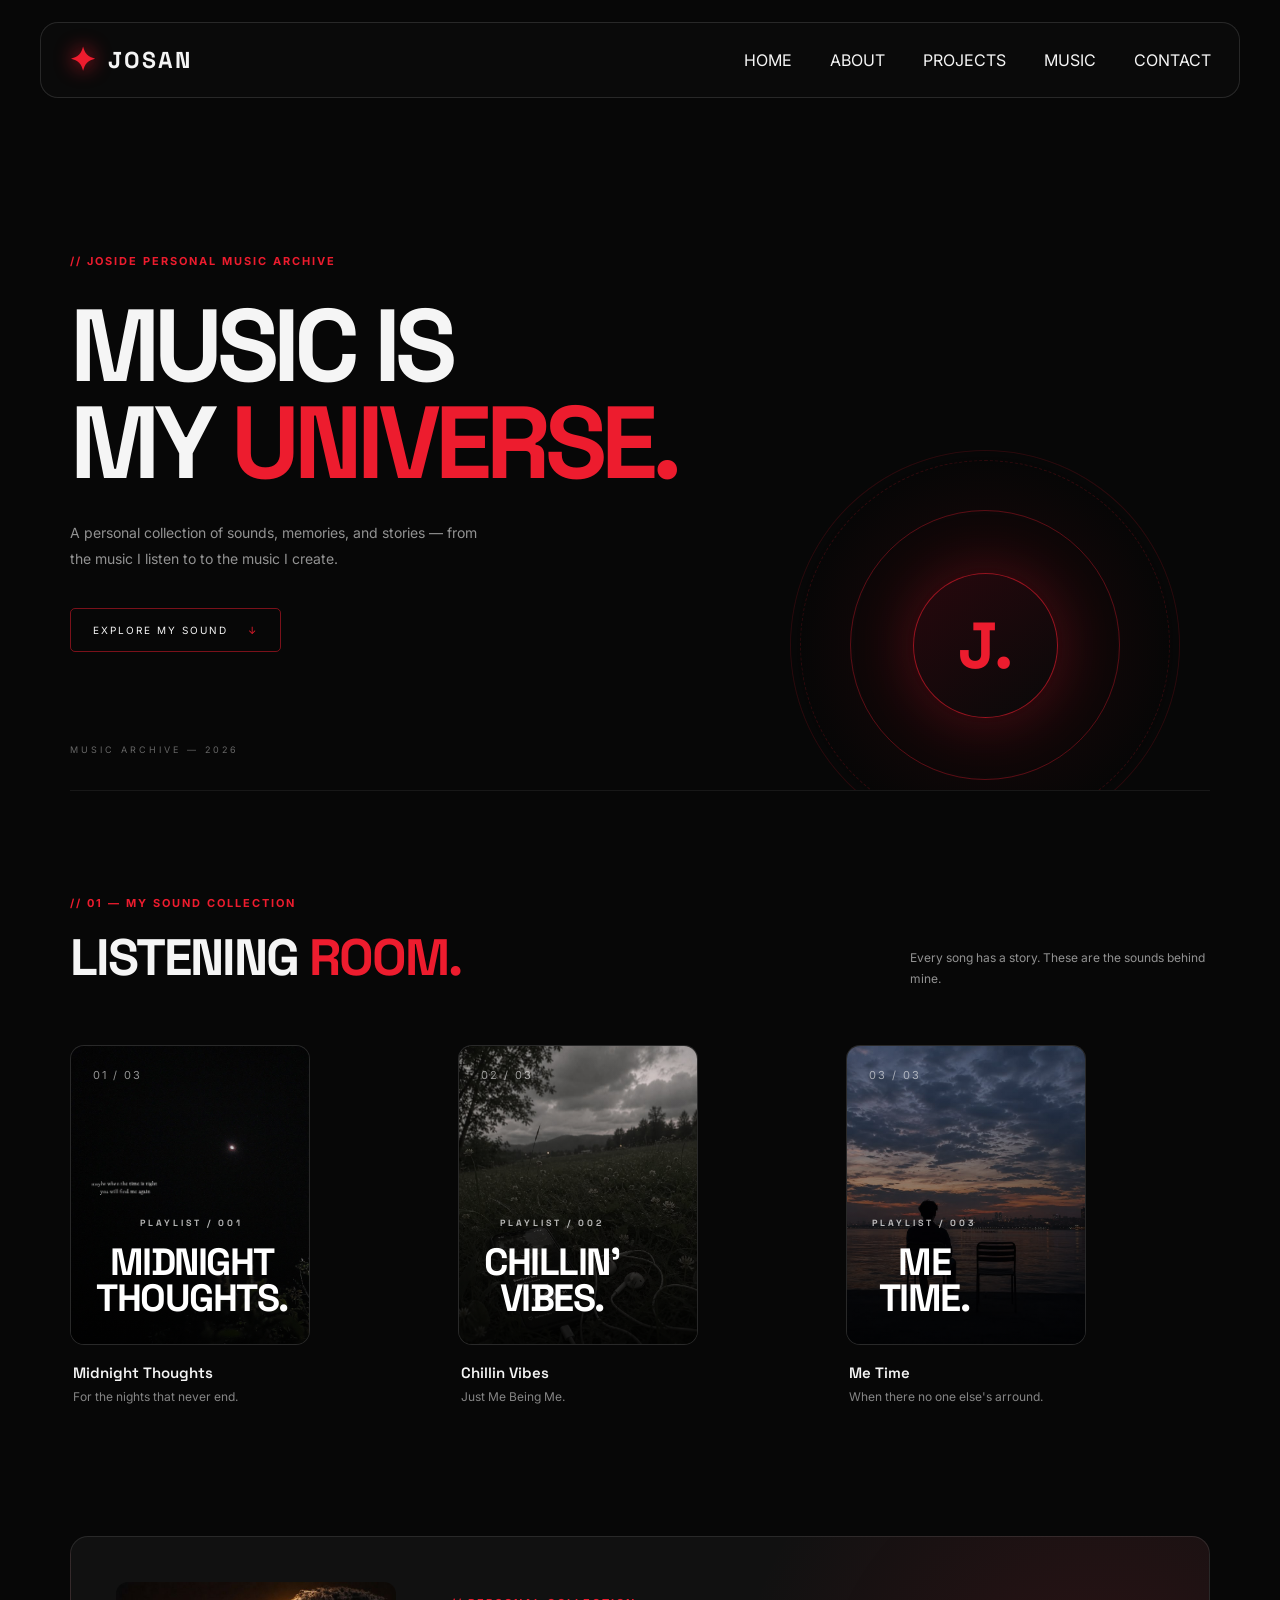
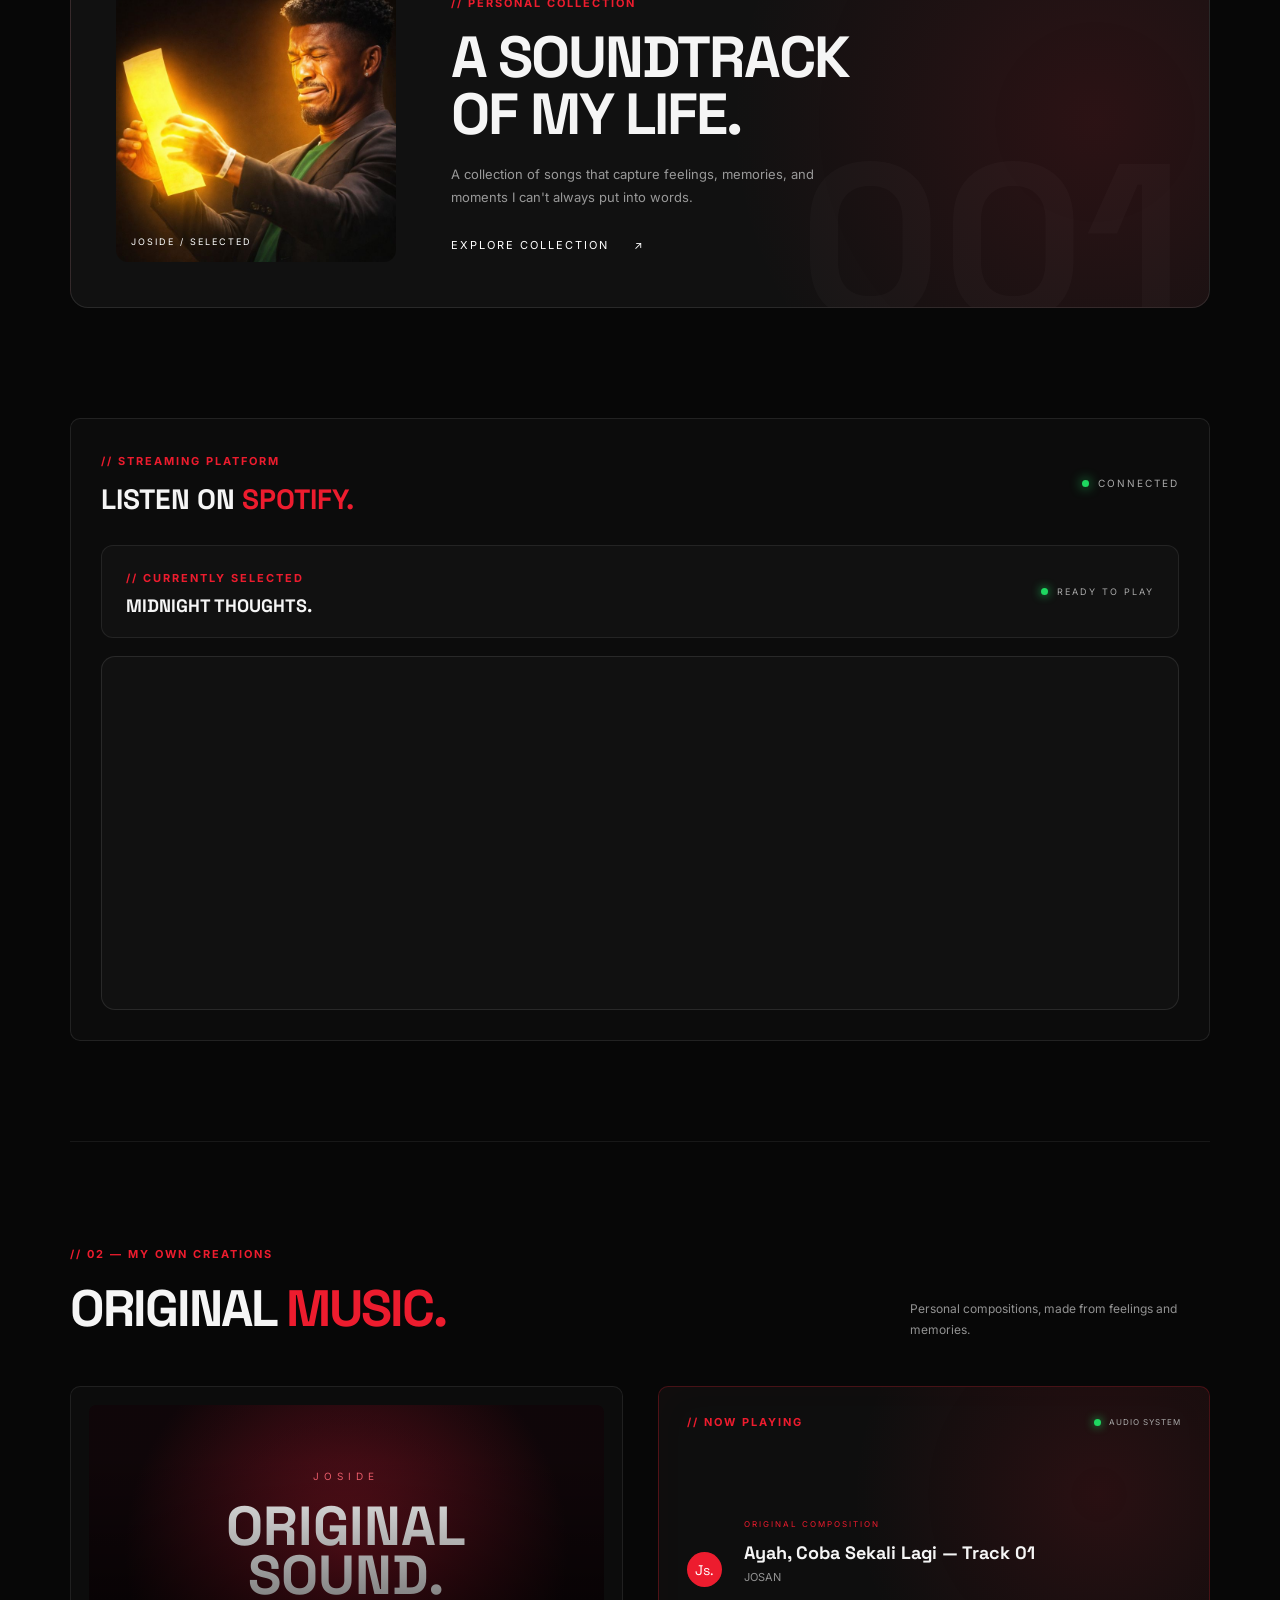
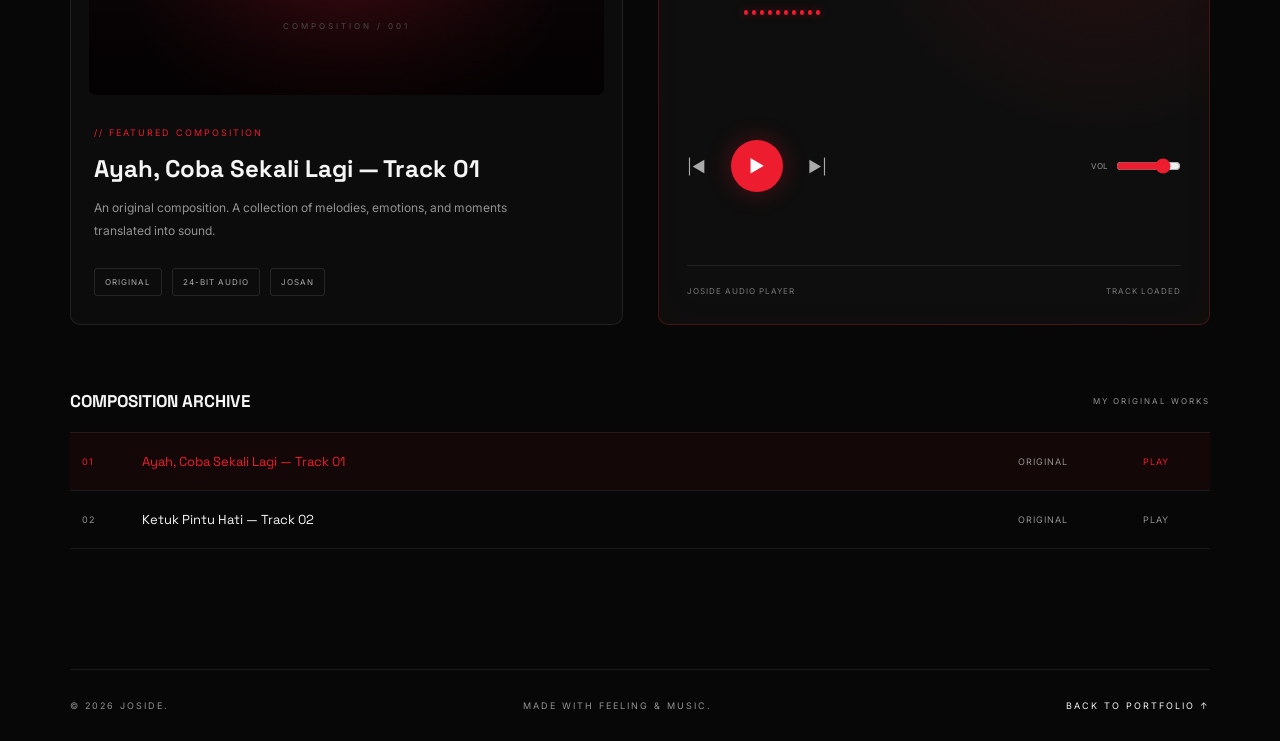
==== music.html @ f5df0cd7 "Update Page Music" ====
<!DOCTYPE html>
<html lang="en">
<head>
    <meta charset="UTF-8">
    <meta name="viewport" content="width=device-width, initial-scale=1.0">

    <title>Music Universe | JOSIDE</title>

    <link rel="stylesheet" href="css/style.css">
    <link rel="stylesheet" href="css/music.css">

    <link rel="preconnect" href="https://fonts.googleapis.com">
    <link rel="preconnect" href="https://fonts.gstatic.com" crossorigin>
    <link href="https://fonts.googleapis.com/css2?family=Inter:wght@400;500;600;700&family=Space+Grotesk:wght@400;500;600;700&display=swap" rel="stylesheet">
</head>

<body class="music-body">

    <!-- NAVBAR -->
    <nav class="navbar music-navbar">
    <a href="index.html" class="logo">
        <span class="logo-symbol">✦</span>
        JOSAN
    </a>


    <button class="menu-toggle" id="menu-toggle" aria-label="Open navigation" aria-expanded="false">
        <span></span>
        <span></span>
        <span></span>
    </button>

    <div class="nav-links" id="nav-links">
        <a href="index.html">HOME</a>
        <a href="index.html#about">ABOUT</a>
        <a href="index.html#projects">PROJECTS</a>
        <a href="music.html" class="active">MUSIC</a>
        <a href="index.html#contact">CONTACT</a>
    </div>
</nav>

    <main class="music-page">

        <!-- HERO -->
        <section class="music-hero" data-reveal>
            <div class="music-hero-content" data-reveal-child>
                <span class="mini-label">// JOSIDE PERSONAL MUSIC ARCHIVE</span>

                <h1>
                    MUSIC IS<br>
                    MY <span>UNIVERSE.</span>
                </h1>

                <p>
                    A personal collection of sounds, memories,
                    and stories — from the music I listen to
                    to the music I create.
                </p>

                <a href="#listening-room" class="music-hero-link">
                    EXPLORE MY SOUND <span>↓</span>
                </a>
            </div>

            <div class="music-hero-art" data-reveal-child>
                <div class="hero-art-orbit orbit-a"></div>
                <div class="hero-art-orbit orbit-b"></div>
                <div class="hero-art-core">J.</div>
                <span class="hero-art-caption">SOUND / 001</span>
            </div>

            <div class="music-hero-index" data-reveal-child>MUSIC ARCHIVE — 2026</div>
        </section>

        <!-- LISTENING ROOM -->
        
<!-- LISTENING ROOM -->
<section class="music-section listening-section" id="listening-room" data-reveal>

    <div class="music-section-heading" data-reveal-child>
        <div>
            <span class="mini-label">// 01 — MY SOUND COLLECTION</span>
            <h2>LISTENING <span>ROOM.</span></h2>
        </div>
        <p>
            Every song has a story.
            These are the sounds behind mine.
        </p>
    </div>

    <!-- PLAYLIST COLLECTION -->
    <div class="playlist-grid">

        <article class="playlist-card" data-reveal-child>
            <a  
                href="https://open.spotify.com/playlist/1v6PIWRIXa0w74gBSZBq18?si=7GgUhBzkTRiZDGwo7xfc8w"
                target="_blank"
                rel="noopener noreferrer"
                class="playlist-cover cover-midnight">

                <img src="assets/images/music/midnight.png" alt="Midnight Thoughts">

                <span class="cover-number">01 / 03</span>
                <div class="cover-overlay"></div>

                <div class="cover-title">
                    <span>PLAYLIST / 001</span>
                    <h3>MIDNIGHT<br>THOUGHTS.</h3>
                </div>
                <span class="cover-play">↗</span>
            </a>
            <div class="playlist-info">
                <div>
                    <h3>Midnight Thoughts</h3>
                    <p>For the nights that never end.</p>
                </div>
            </div>
        </article>

        <article class="playlist-card" data-reveal-child>
            <a 
                href="https://open.spotify.com/playlist/0k0WKMaoZs46MFTYHwZku5?si=4Iu2jX2JT861aQhSHUYKTw"
                target="_blank"
                rel="noopener noreferrer"
                class="playlist-cover cover-chillin">

                <img src="assets/images/music/chillin.png" alt="Chillin Vibes">

                <span class="cover-number">02 / 03</span>

                <div class="cover-overlay"></div>

                <div class="cover-title">

                    <span>PLAYLIST / 002</span>
                    <h3>CHILLIN'<br>VIBES.</h3>
                </div>
                <span class="cover-play">↗</span>
            </a>
            <div class="playlist-info">
                <div>
                    <h3>Chillin Vibes</h3>
                    <p>Just Me Being Me.</p>
                </div>
            </div>
        </article>

        <article class="playlist-card" data-reveal-child>
            <a  
                href="https://open.spotify.com/playlist/4gaa7g86lan7glRbJ30ZSG" 
                target="_blank" 
                rel="noopener noreferrer" 
                class="playlist-cover cover-MeTime">

                <img src="assets/images/music/me-time.png" alt="Me Time">

                <span class="cover-number">03 / 03</span>

                <div class="cover-overlay"></div>

                <div class="cover-title">
                    <span>PLAYLIST / 003</span>
                    <h3>ME<br>TIME.</h3>
                </div>
                <span class="cover-play">↗</span>
            </a>
            <div class="playlist-info">
                <div>
                    <h3>Me Time</h3>
                    <p>When there no one else's arround.</p>
                </div>
            </div>
        </article>

    </div>


    <!-- PLAYLIST DETAIL PANEL -->
<div class="playlist-detail" id="playlist-detail">

    <div class="detail-art">
        <img id="detail-image"
             src="assets/images/music/midnight.png"
             alt="Playlist artwork">
    </div>

    <div class="detail-content">
        <span class="mini-label">// SELECTED PLAYLIST</span>

        <span class="detail-number" id="detail-number">
            PLAYLIST / 001
        </span>

        <h3 id="detail-title">MIDNIGHT THOUGHTS.</h3>

        <p id="detail-description">
            For the nights that never end.
            A collection of sounds for quiet moments.
        </p>

        <div class="detail-actions">
            <a href="https://open.spotify.com/playlist/1v6PIWRIXa0w74gBSZBq18?si=7GgUhBzkTRiZDGwo7xfc8w"
               id="detail-spotify"
               target="_blank"
               rel="noopener noreferrer">
                <span>↗</span> OPEN ON SPOTIFY
            </a>

            <button id="close-detail" type="button">
                CLOSE ×
            </button>
        </div>
    </div>

</div>


    <!-- FEATURED PLAYLIST -->
    <div class="featured-playlist" data-reveal-child>

        <div class="featured-playlist-art">
            <img src="assets/images/music/featured.png" alt="A Soundtrack of My Life">
            <span>JOSIDE / SELECTED</span>
        </div>

        <div class="featured-playlist-info">
            <span class="mini-label">// PERSONAL COLLECTION</span>
            <h3>A SOUNDTRACK<br>OF MY LIFE.</h3>
            <p>
                A collection of songs that capture
                feelings, memories, and moments
                I can't always put into words.
            </p>

           <a
                href="https://open.spotify.com/playlist/4gaa7g86lan7glRbJ30ZSG"
                target="_blank"
                rel="noopener noreferrer"
                class="featured-playlist-link">

                EXPLORE COLLECTION <span>↗</span>
            </a>
        </div>

        <div class="featured-playlist-index">001</div>

    </div>

    <!-- SPOTIFY -->
    <div class="spotify-section" id="spotify-playlist" data-reveal-child>

        <div class="spotify-heading">
            <div>
                <span class="mini-label">// STREAMING PLATFORM</span>
                <h3>LISTEN ON <span>SPOTIFY.</span></h3>
            </div>

            <span class="spotify-status">
                <span></span> CONNECTED
            </span>
        </div>

        
<div class="spotify-now-playing">
    <div>
        <span class="mini-label">// CURRENTLY SELECTED</span>
        <h4 id="spotify-current-title">MIDNIGHT THOUGHTS.</h4>
    </div>

    <span class="spotify-live-indicator">
        <span></span> READY TO PLAY
    </span>
</div>

<div class="spotify-frame" id="spotify-player">
    <iframe
        id="spotify-embed"
        src="https://open.spotify.com/embed/playlist/6Vi0tvHoba0jCajrOJ6ma1?utm_source=generator"
        width="100%"
        height="352"
        frameborder="0"
        allowfullscreen
        allow="autoplay; clipboard-write; encrypted-media; fullscreen; picture-in-picture"
        loading="lazy">
    </iframe>
</div>


    </div>

</section>


        <!-- ORIGINAL MUSIC -->
        <section class="music-section original-section" id="original-music" data-reveal>

            <div class="music-section-heading" data-reveal-child>
                <div>
                    <span class="mini-label">// 02 — MY OWN CREATIONS</span>
                    <h2>ORIGINAL <span>MUSIC.</span></h2>
                </div>

                <p>Personal compositions, made from feelings and memories.</p>
            </div>

            <div class="original-layout" data-reveal-child>

                <!-- FEATURED TRACK -->
                <div class="original-featured">
                    <div class="original-cover">
                        <img
                            src="assets/images/music/original-cover.jpg"
                            alt="Original music cover"
                            onerror="this.style.display='none'"
                        >

                        <div class="original-cover-fallback">
                            <span>JOSIDE</span>
                            <strong>ORIGINAL<br>SOUND.</strong>
                            <small>COMPOSITION / 001</small>
                        </div>

                        <div class="cover-overlay"></div>
                    </div>

                    <div class="original-details">
                        <span class="music-category">// FEATURED COMPOSITION</span>
                        <h3>Ayah, Coba Sekali Lagi — Track 01</h3>
                        <p>
                            An original composition. A collection of
                            melodies, emotions, and moments translated
                            into sound.
                        </p>

                        <div class="track-meta">
                            <span>ORIGINAL</span>
                            <span>24-BIT AUDIO</span>
                            <span>JOSAN</span>
                        </div>
                    </div>
                </div>

                <!-- CUSTOM PLAYER -->
                <div class="custom-player">

                    <audio id="music-audio" preload="metadata"></audio>

                    <div class="player-top">
                        <span class="mini-label">// NOW PLAYING</span>
                        <span class="player-live">
                            <span></span> AUDIO SYSTEM
                        </span>
                    </div>

                                    
                    <div class="player-track">
                        <div class="player-disc">
                            <div class="disc-center">Js.</div>
                        </div>

                        <div class="player-track-info">
                            <span>ORIGINAL COMPOSITION</span>
                            <h3 id="track-title">Untitled — Track 01</h3>
                            <p id="track-artist">JOSAN</p>

                            <!-- MUSIC VISUALIZER -->
                            <div class="music-visualizer" id="musicVisualizer">
                                <span></span>
                                <span></span>
                                <span></span>
                                <span></span>
                                <span></span>
                                <span></span>
                                <span></span>
                                <span></span>
                                <span></span>
                                <span></span>
                            </div>
                        </div>
                    </div>


                    <div class="player-controls">
                        <button id="prev-track" aria-label="Previous track">|◀</button>
                        <button id="play-button" class="play-button" aria-label="Play music">▶</button>
                        <button id="next-track" aria-label="Next track">▶|</button>

                        <div class="volume-control">
                            <span>VOL</span>
                            <input
                                type="range"
                                id="volume-bar"
                                min="0"
                                max="1"
                                step="0.01"
                                value="0.8"
                                aria-label="Volume"
                            >
                        </div>
                    </div>

                    <div class="player-bottom">
                        <span>JOSIDE AUDIO PLAYER</span>
                        <span id="player-status">SYSTEM READY</span>
                    </div>

                </div>

            </div>

            <!-- TRACK LIST -->
            <div class="tracklist-section" data-reveal-child>
                <div class="tracklist-heading">
                    <h3>COMPOSITION ARCHIVE</h3>
                    <span>MY ORIGINAL WORKS</span>
                </div>

                <button class="track-row active" data-track="0">
                    <span class="track-index">01</span>
                    <span class="track-name">Ayah, Coba Sekali Lagi — Track 01</span>
                    <span class="track-type">ORIGINAL</span>
                    <span class="track-duration">PLAY</span>
                </button>

                <button class="track-row" data-track="1">
                    <span class="track-index">02</span>
                    <span class="track-name">Ketuk Pintu Hati — Track 02</span>
                    <span class="track-type">ORIGINAL</span>
                    <span class="track-duration">PLAY</span>
                </button>
            </div>

        </section>

        <!-- FOOTER -->
        <footer class="music-footer">
            <span>© 2026 JOSIDE.</span>
            <span>MADE WITH FEELING & MUSIC.</span>
            <a href="index.html">BACK TO PORTFOLIO ↑</a>
        </footer>

    </main>

    <script src="js/music.js"></script>

</body>
</html>
---- css/style.css ----
/* =========================
   ROOT & DESIGN SYSTEM
========================= */

:root {
    --black: #070707;
    --surface: #101010;
    --white: #f5f5f5;
    --gray: #929292;
    --red: #ed1c2e;
    --red-dark: #8f101c;

    --font-main: 'Inter', sans-serif;
    --font-display: 'Space Grotesk', sans-serif;

    --container: 1440px;
}

/* RESET */

* {
    margin: 0;
    padding: 0;
    box-sizing: border-box;
}

html {
    scroll-behavior: smooth;
    scroll-padding-top: 100px;
}

body {
    background: var(--black);
    color: var(--white);
    font-family: var(--font-main);
    overflow-x: hidden;
}

a {
    color: inherit;
    text-decoration: none;
}

button {
    font: inherit;
}

/* BACKGROUND */

.background-glow {
    position: fixed;
    width: 650px;
    height: 650px;
    top: 0;
    right: -200px;

    background: radial-gradient(
        circle,
        rgba(237, 28, 46, 0.13),
        transparent 70%
    );

    pointer-events: none;
    z-index: -1;
}

/* NAVBAR */

.navbar {
    position: fixed;
    top: 22px;
    left: 50%;
    transform: translateX(-50%);

    width: min(calc(100% - 80px), var(--container));
    height: 76px;

    display: flex;
    align-items: center;
    justify-content: space-between;

    padding: 0 28px;

    background: rgba(255, 255, 255, 0.045);
    border: 1px solid rgba(255, 255, 255, 0.12);
    border-radius: 18px;

    backdrop-filter: blur(20px);
    -webkit-backdrop-filter: blur(20px);

    z-index: 1000;
}

.logo {
    display: flex;
    align-items: center;
    gap: 10px;

    font-family: var(--font-display);
    font-size: 23px;
    font-weight: 700;
    letter-spacing: 2px;
}

.logo-symbol {
    color: var(--red);
    font-size: 32px;
    text-shadow: 0 0 20px var(--red);
}

.nav-menu {
    display: flex;
    align-items: center;
    gap: 35px;
}

.nav-link {
    position: relative;
    color: var(--gray);
    font-size: 12px;
    font-weight: 600;
    text-transform: uppercase;
    letter-spacing: 1px;
    transition: color 0.3s ease;
}

.nav-link:hover,
.nav-link.active {
    color: var(--white);
}

.nav-link.active::after {
    content: "";
    position: absolute;
    left: 0;
    bottom: -10px;

    width: 100%;
    height: 2px;

    background: var(--red);
    box-shadow: 0 0 10px var(--red);
}

/* BUTTONS */

.glass-button,
.primary-button {
    display: inline-flex;
    align-items: center;
    justify-content: center;
    gap: 14px;

    padding: 14px 23px;
    border-radius: 50px;

    font-size: 12px;
    font-weight: 700;
    text-transform: uppercase;
    letter-spacing: 0.7px;

    transition: all 0.3s ease;
}

.glass-button {
    color: var(--white);
    background: rgba(255, 255, 255, 0.06);
    border: 1px solid rgba(255, 255, 255, 0.2);

    backdrop-filter: blur(15px);
}

.glass-button:hover {
    background: rgba(255, 255, 255, 0.14);
    border-color: rgba(237, 28, 46, 0.7);
    transform: translateY(-3px);
    box-shadow: 0 8px 25px rgba(237, 28, 46, 0.15);
}

.primary-button {
    color: white;
    background: linear-gradient(120deg, #e20d24, #940b1a);
    border: 1px solid rgba(255, 80, 90, 0.7);

    box-shadow: 0 0 25px rgba(237, 28, 46, 0.25);
}

.primary-button:hover {
    transform: translateY(-3px);
    box-shadow: 0 0 35px rgba(237, 28, 46, 0.5);
}

/* HERO */

.hero {
    position: relative;
    min-height: 100vh;
    max-width: var(--container);
    margin: auto;

    padding: 180px 70px 110px;

    display: flex;
    align-items: center;
}

.hero-content {
    position: relative;
    max-width: 760px;
    z-index: 2;
}

.eyebrow,
.section-index {
    color: var(--gray);
    font-size: 12px;
    font-weight: 700;
    letter-spacing: 2px;
}

.eyebrow {
    display: flex;
    align-items: center;
    gap: 12px;
    margin-bottom: 30px;
}

.status-dot {
    width: 8px;
    height: 8px;
    border-radius: 50%;
    background: #ed1c2e;
    box-shadow: 0 0 12px #ed1c2e;
}

.hero h1 {
    font-family: var(--font-display);
    font-size: clamp(48px, 6.3vw, 88px);
    line-height: 1.05;
    font-weight: 700;
    letter-spacing: -4px;
}

.text-red {
    color: var(--red);
}

.hero-description {
    max-width: 490px;
    margin-top: 25px;

    color: #a7a7a7;
    font-size: 15px;
    line-height: 1.8;
}

.hero-actions {
    display: flex;
    gap: 15px;
    flex-wrap: wrap;
    margin-top: 35px;
}

.hero-meta {
    display: flex;
    flex-wrap: wrap;
    gap: 35px;
    margin-top: 65px;

    color: #777;
    font-size: 10px;
    letter-spacing: 1.5px;
}

/* HERO VISUAL */

/* ==============================
   HERO PROFILE IMAGE
============================== */

.hero-visual {
    position: absolute;
    right: 70px;
    top: 50%;
    transform: translateY(-45%);
    width: 390px;
    height: 490px;
    z-index: 2;
    animation: heroImageReveal 1s ease forwards;
}

.hero-image-wrapper {
    position: relative;
    width: 100%;
    height: 100%;
    overflow: hidden;
    border: 1px solid rgba(237, 28, 46, 0.5);
    border-radius: 12px;
    background: #101010;

    box-shadow:
        0 0 40px rgba(237, 28, 46, 0.12),
        inset 0 0 30px rgba(237, 28, 46, 0.05);

    transition: transform 0.5s ease,
                box-shadow 0.5s ease;
}

.hero-image-wrapper:hover {
    transform: translateY(-8px);

    box-shadow:
        0 0 60px rgba(237, 28, 46, 0.22),
        0 20px 50px rgba(0, 0, 0, 0.4);
}

.hero-image {
    width: 100%;
    height: 100%;
    object-fit: cover;
    object-position: center;
    display: block;
    filter: grayscale(20%);
    transition: transform 0.7s ease,
                filter 0.7s ease;
}

.hero-image-wrapper:hover .hero-image {
    transform: scale(1.04);
    filter: grayscale(0%);
}

.hero-image-overlay {
    position: absolute;
    inset: 0;

    background: linear-gradient(
        180deg,
        transparent 45%,
        rgba(0, 0, 0, 0.85) 100%
    );

    pointer-events: none;
}

.hero-image-label {
    position: absolute;
    bottom: 25px;
    left: 25px;

    display: flex;
    align-items: center;
    gap: 10px;

    color: #f5f5f5;
    font-size: 9px;
    letter-spacing: 2px;
    z-index: 2;
}

.status-dot {
    width: 7px;
    height: 7px;
    border-radius: 50%;
    background: var(--red);
    box-shadow: 0 0 10px var(--red);
}

.hero-image-number {
    position: absolute;
    top: 20px;
    right: 25px;

    color: rgba(255, 255, 255, 0.7);
    font-family: var(--font-display);
    font-size: 14px;
    letter-spacing: 3px;
    z-index: 2;
}

@keyframes heroImageReveal {
    from {
        opacity: 0;
        transform: translate(40px, -45%);
    }

    to {
        opacity: 1;
        transform: translate(0, -45%);
    }
}

/* SCROLL INDICATOR */

.scroll-indicator {
    position: absolute;
    bottom: 30px;
    left: 70px;

    display: flex;
    align-items: center;
    gap: 12px;

    color: #777;
    font-size: 10px;
    letter-spacing: 2px;
}

.scroll-indicator span {
    width: 30px;
    height: 1px;
    background: var(--red);
}

/* CONTENT SECTIONS */

/* =========================================
   GLOBAL CONTENT SECTIONS
========================================= */

.content-section,
.about-section,
.skills-section,
.projects-section {
    width: min(calc(100% - 80px), var(--container));
    margin-inline: auto;
    padding: 110px 0;

    box-sizing: border-box;
    border-top: 1px solid rgba(255, 255, 255, 0.09);
}

.section-heading h2 {
    position: static;
    margin-top: 20px;

    font-family: var(--font-display);
    font-size: clamp(40px, 5vw, 65px);
    line-height: 1.1;
    letter-spacing: -2px;
}

.section-placeholder {
    margin-top: 25px;
    color: var(--gray);
}

/* FOOTER */

.footer {
    display: flex;
    justify-content: space-between;
    gap: 20px;

    padding: 35px 70px;

    border-top: 1px solid rgba(255, 255, 255, 0.1);

    color: var(--gray);
    font-size: 10px;
    letter-spacing: 1.5px;
}

/* REVEAL ANIMATION */

.reveal {
    opacity: 0;
    transform: translateY(45px);
    filter: blur(8px);

    transition:
        opacity 0.8s ease,
        transform 0.8s ease,
        filter 0.8s ease;
}

.reveal.active {
    opacity: 1;
    transform: translateY(0);
    filter: blur(0);;
}

@media (prefers-reduced-motion: reduce) {
    *,
    *::before,
    *::after {
        scroll-behavior: auto !important;
        animation-duration: 0.01ms !important;
        transition-duration: 0.01ms !important;
    }

    .reveal {
        opacity: 1;
        transform: none;
        filter: none;
    }
}


/* =========================
   GLASS PANEL
========================= */

.glass-panel {
    background: linear-gradient(
        145deg,
        rgba(255, 255, 255, 0.065),
        rgba(255, 255, 255, 0.015)
    );

    border: 1px solid rgba(255, 255, 255, 0.12);
    backdrop-filter: blur(18px);
    -webkit-backdrop-filter: blur(18px);

    border-radius: 20px;
    position: relative;
    overflow: hidden;
}

.glass-panel::before {
    content: "";
    position: absolute;
    inset: 0;
    background: linear-gradient(
        120deg,
        transparent 30%,
        rgba(255, 255, 255, 0.045),
        transparent 70%
    );
    transform: translateX(-100%);
    transition: transform 0.7s ease;
    pointer-events: none;
}

.glass-panel:hover::before {
    transform: translateX(100%);
}

/* =========================
   SECTION SUBTITLE
========================= */

.section-subtitle {
    color: var(--gray);
    font-size: 14px;
    margin-top: 14px;
    max-width: 550px;
}

/* =========================
   ABOUT SECTION
========================= */

/* =========================================
   ABOUT SECTION
========================================= */

.about-section {
    padding-top: 120px;
}

.about-grid {
    display: grid;
    grid-template-columns: minmax(0, 0.9fr) minmax(0, 1.3fr);

    gap: clamp(30px, 4vw, 56px);
    align-items: center;

    margin-top: 50px;
    padding: 0;
}

/* PROFILE */

.about-profile {
    min-width: 0;
    min-height: 440px;
    padding: 32px;

    display: flex;
    flex-direction: column;
    justify-content: space-between;

    border-radius: 20px;
}

/* DESCRIPTION */

.about-description {
    min-width: 0;
    padding: 20px 0;

    display: flex;
    flex-direction: column;
    justify-content: center;
}

.about-description h3 {
    font-family: var(--font-display);
    font-size: clamp(30px, 3.5vw, 46px);
    line-height: 1.25;
    margin: 22px 0;
}

.about-description p {
    max-width: 600px;
    margin-bottom: 18px;

    color: var(--gray);
    font-size: 14px;
    line-height: 1.9;
}

/* QUOTE */

.about-quote {
    margin-top: 30px;
    padding: 18px 22px;

    border-left: 2px solid var(--red);
    background: rgba(237, 28, 46, 0.045);

    color: #aaa;
    font-family: var(--font-display);
    font-style: italic;
    font-size: 15px;
    line-height: 1.7;
}

/* STATISTICS */

.about-stats {
    grid-column: 1 / -1;

    display: grid;
    grid-template-columns: repeat(3, minmax(0, 1fr));

    gap: 20px;
    margin-top: 20px;
}

.stat-item {
    min-width: 0;
    padding: 28px;

    background: rgba(255, 255, 255, 0.025);
    border: 1px solid rgba(255, 255, 255, 0.08);
    border-radius: 16px;
}

/* PROFILE */

.about-profile {
    min-height: 440px;
    padding: 25px;

    display: flex;
    flex-direction: column;
    justify-content: space-between;
}

.profile-top,
.profile-bottom {
    display: flex;
    align-items: center;
    justify-content: space-between;
    gap: 10px;

    color: var(--gray);
    font-size: 9px;
    letter-spacing: 1.5px;
}

.profile-status {
    display: flex;
    align-items: center;
    gap: 7px;
    color: #ddd;
}

.profile-status i {
    width: 7px;
    height: 7px;
    background: #35d58a;
    border-radius: 50%;
    box-shadow: 0 0 12px #35d58a;
}

.profile-avatar {
    position: relative;
    width: 175px;
    height: 175px;
    margin: 20px auto;

    display: grid;
    place-items: center;

    border-radius: 50%;
    border: 1px solid rgba(237, 28, 46, 0.5);

    background: radial-gradient(
        circle,
        rgba(237, 28, 46, 0.25),
        rgba(20, 20, 20, 0.9) 70%
    );

    box-shadow: 0 0 45px rgba(237, 28, 46, 0.12);
}

.profile-avatar > span {
    font-family: var(--font-display);
    font-size: 105px;
    font-weight: 700;
    text-shadow: 0 0 30px var(--red);
}

.avatar-orbit {
    position: absolute;
    inset: -15px;
    border: 1px solid rgba(237, 28, 46, 0.3);
    border-radius: 50%;
    transform: rotateX(65deg);
}

.profile-info {
    text-align: center;
    margin-bottom: 25px;
}

.profile-info > span {
    color: var(--red);
    font-size: 10px;
    letter-spacing: 2px;
}

.profile-info h3 {
    font-family: var(--font-display);
    font-size: 27px;
    margin: 8px 0;
}

.profile-info p {
    color: var(--gray);
    font-size: 12px;
}

/* ABOUT DESCRIPTION */

.about-description {
    padding: 35px 25px;
    display: flex;
    flex-direction: column;
    justify-content: center;
}

.mini-label {
    color: var(--red);
    font-size: 11px;
    letter-spacing: 2px;
    font-weight: 700;
}

.about-description h3 {
    font-family: var(--font-display);
    font-size: clamp(34px, 4vw, 49px);
    line-height: 1.2;
    margin: 22px 0;
}

.about-description p {
    color: var(--gray);
    font-size: 14px;
    line-height: 1.9;
    margin-bottom: 16px;
    max-width: 580px;
}

.text-link {
    width: fit-content;
    margin-top: 18px;
    color: var(--white);
    font-size: 11px;
    font-weight: 700;
    letter-spacing: 1px;
    transition: color 0.3s ease;
}

.text-link span {
    color: var(--red);
    margin-left: 8px;
}

.text-link:hover {
    color: var(--red);
}

.about-quote {
    margin-top: 35px;
    padding: 15px 20px;
    border-left: 2px solid var(--red);

    background: rgba(237, 28, 46, 0.045);

    color: #aaa;
    font-family: var(--font-display);
    font-style: italic;
    font-size: 15px;
}

/* ABOUT STATS */

.about-stats {
    grid-column: 1 / -1;

    display: grid;
    grid-template-columns: repeat(3, 1fr);
    gap: 15px;
    margin-top: 5px;
}

.stat-item {
    padding: 25px;
    background: rgba(255, 255, 255, 0.025);
    border: 1px solid rgba(255, 255, 255, 0.08);
    border-radius: 15px;
}

.stat-number {
    display: block;
    font-family: var(--font-display);
    font-size: 42px;
    font-weight: 700;
}

.stat-number span {
    color: var(--red);
}

.stat-label {
    color: var(--gray);
    font-size: 9px;
    letter-spacing: 1.5px;
}

/* =========================
   SKILLS SECTION
========================= */

.skills-section {
    padding-top: 120px;
}

.skills-grid {
    display: grid;
    grid-template-columns: repeat(3, 1fr);
    gap: 18px;
    margin-top: 55px;
}

.skill-card {
    min-height: 240px;
    padding: 25px;

    transition:
        transform 0.35s ease,
        border-color 0.35s ease,
        box-shadow 0.35s ease;
}

.skill-card:hover {
    transform: translateY(-9px);
    border-color: rgba(237, 28, 46, 0.55);
    box-shadow: 0 15px 40px rgba(237, 28, 46, 0.09);
}

.skill-number {
    color: #656565;
    font-size: 10px;
    letter-spacing: 2px;
}

.skill-icon {
    width: 52px;
    height: 52px;
    margin: 23px 0 18px;

    display: grid;
    place-items: center;

    border-radius: 13px;
    border: 1px solid rgba(237, 28, 46, 0.3);

    background: rgba(237, 28, 46, 0.08);
    color: #ff4655;

    font-family: var(--font-display);
    font-weight: 700;
    font-size: 15px;

    text-shadow: 0 0 15px rgba(237, 28, 46, 0.5);
}

.skill-card h3 {
    font-family: var(--font-display);
    font-size: 20px;
    margin-bottom: 8px;
}

.skill-card p {
    color: var(--gray);
    font-size: 12px;
    line-height: 1.7;
    max-width: 250px;
}

.skill-category {
    display: inline-block;
    margin-top: 20px;
    color: var(--red);
    font-size: 9px;
    font-weight: 700;
    letter-spacing: 1.5px;
}

/* STAGGERED REVEAL */

.about-grid .reveal:nth-child(2),
.skills-grid .reveal:nth-child(2) {
    transition-delay: 0.12s;
}

.skills-grid .reveal:nth-child(3) {
    transition-delay: 0.20s;
}

.skills-grid .reveal:nth-child(4) {
    transition-delay: 0.08s;
}

.skills-grid .reveal:nth-child(5) {
    transition-delay: 0.16s;
}

.skills-grid .reveal:nth-child(6) {
    transition-delay: 0.24s;
}


/* =========================
   PROJECT SHOWCASE
========================= */

.projects-section {
    padding-top: 120px;
}

.projects-heading {
    display: flex;
    justify-content: space-between;
    align-items: end;
    gap: 25px;
}

.projects-heading h2 {
    margin-top: 20px;
    font-family: var(--font-display);
    font-size: clamp(40px, 5vw, 65px);
    letter-spacing: -2px;
}

.projects-count {
    color: var(--gray);
    font-size: 10px;
    letter-spacing: 1.5px;
    padding-bottom: 10px;
}

.projects-grid {
    display: grid;
    grid-template-columns: repeat(2, minmax(0, 1fr));
    gap: 22px;
    margin-top: 55px;
}

.project-card {
    transition:
        transform 0.35s ease,
        border-color 0.35s ease,
        box-shadow 0.35s ease;
}

.project-card:hover {
    transform: translateY(-7px);
    border-color: rgba(237, 28, 46, 0.55);
    box-shadow: 0 18px 45px rgba(237, 28, 46, 0.09);
}

.project-featured {
    grid-column: 1 / -1;
}

.project-preview {
    position: relative;
    min-height: 280px;
    padding: 22px;
    overflow: hidden;

    background: #101010;
    border-bottom: 1px solid rgba(255,255,255,.1);
}

.project-featured .project-preview {
    min-height: 380px;
}

.preview-topbar {
    position: relative;
    z-index: 3;

    display: flex;
    justify-content: space-between;
    gap: 12px;

    color: rgba(255,255,255,.55);
    font-size: 9px;
    letter-spacing: 1.5px;
}

.preview-index {
    position: absolute;
    right: 22px;
    bottom: 18px;

    color: rgba(255,255,255,.4);
    font-family: var(--font-display);
    font-size: 45px;
    font-weight: 700;
}

/* PERSONAL ENCYCLOPEDIA PREVIEW */

.encyclopedia-preview {
    background:
        radial-gradient(
            circle at 80% 55%,
            rgba(237,28,46,.22),
            transparent 35%
        ),
        linear-gradient(135deg, #151515, #080808);
}

.encyclopedia-content {
    position: relative;
    z-index: 2;
    margin-top: 65px;
}

.preview-label {
    color: var(--red);
    font-size: 10px;
    letter-spacing: 3px;
}

.encyclopedia-content h3 {
    margin-top: 14px;
    font-family: var(--font-display);
    font-size: clamp(42px, 6vw, 78px);
    line-height: 1;
    letter-spacing: -3px;
}

.encyclopedia-content h3 span {
    color: var(--red);
    font-style: italic;
}

.preview-line {
    width: 90px;
    height: 2px;
    margin: 25px 0 14px;
    background: var(--red);
    box-shadow: 0 0 15px var(--red);
}

.preview-caption {
    color: var(--gray);
    font-size: 9px;
    letter-spacing: 2px;
}

.preview-orb {
    position: absolute;
    width: 280px;
    height: 280px;
    right: 12%;
    top: 20%;

    border: 1px solid rgba(237,28,46,.3);
    border-radius: 50%;

    background: radial-gradient(
        circle at 35% 35%,
        rgba(237,28,46,.18),
        transparent 65%
    );

    box-shadow: 0 0 70px rgba(237,28,46,.12);
}

/* GALAXY PREVIEW */

.galaxy-preview {
    background:
        radial-gradient(circle at 50% 50%, #18213b, #080a13 70%);
}

.planet {
    position: absolute;
    border-radius: 50%;
}

.planet-sun {
    width: 95px;
    height: 95px;
    top: 48%;
    left: 45%;

    background: radial-gradient(circle, #ffb16c, #c42a21 70%);
    box-shadow: 0 0 45px rgba(255,75,35,.55);
}

.planet-earth {
    width: 30px;
    height: 30px;
    top: 36%;
    left: 70%;

    background: radial-gradient(circle at 35% 30%, #8bd7ff, #17518e 70%);
    box-shadow: 0 0 20px rgba(60,150,255,.5);
}

.planet-mars {
    width: 20px;
    height: 20px;
    top: 70%;
    left: 27%;

    background: radial-gradient(circle at 35% 35%, #ffab7c, #8e2117 70%);
}

.planet-orbit {
    position: absolute;
    border: 1px solid rgba(255,255,255,.18);
    border-radius: 50%;
    transform: rotate(-20deg);
}

.orbit-earth {
    width: 260px;
    height: 120px;
    top: 40%;
    left: 25%;
}

.orbit-mars {
    width: 350px;
    height: 180px;
    top: 30%;
    left: 15%;
}

.galaxy-caption {
    position: absolute;
    left: 22px;
    bottom: 25px;

    color: rgba(255,255,255,.65);
    font-size: 10px;
    letter-spacing: 2px;
}

/* AUTH PREVIEW */

.auth-preview {
    display: grid;
    place-items: center;

    background:
        radial-gradient(circle at 50% 50%, rgba(237,28,46,.16), transparent 60%),
        #090909;
}

.auth-window {
    width: min(250px, 85%);
    padding: 22px;

    display: flex;
    flex-direction: column;
    gap: 12px;

    background: rgba(255,255,255,.055);
    border: 1px solid rgba(255,255,255,.15);
    border-radius: 15px;

    backdrop-filter: blur(15px);
    box-shadow: 0 15px 50px rgba(0,0,0,.4);
}

.auth-logo {
    width: 32px;
    height: 32px;
    display: grid;
    place-items: center;

    color: white;
    background: var(--red);
    border-radius: 8px;
    font-weight: 800;
}

.auth-window > span {
    color: var(--red);
    font-size: 8px;
    letter-spacing: 2px;
}

.auth-window strong {
    font-family: var(--font-display);
    font-size: 17px;
}

.auth-input {
    padding: 9px 10px;
    border: 1px solid rgba(255,255,255,.12);
    border-radius: 6px;

    color: #777;
    font-size: 9px;
}

.auth-submit {
    padding: 10px;
    text-align: center;
    border-radius: 6px;

    background: linear-gradient(100deg, #e20d24, #8f101c);
    color: white;
    font-size: 9px;
    font-weight: 700;
}

/* PROJECT INFORMATION */

.project-info {
    padding: 25px;
}

.project-meta {
    display: flex;
    justify-content: space-between;
    gap: 10px;

    color: var(--red);
    font-size: 9px;
    letter-spacing: 1.4px;
}

.project-info h3 {
    margin-top: 18px;
    font-family: var(--font-display);
    font-size: 25px;
}

.project-info p {
    max-width: 550px;
    margin-top: 10px;

    color: var(--gray);
    font-size: 13px;
    line-height: 1.8;
}

.project-tags {
    display: flex;
    flex-wrap: wrap;
    gap: 8px;
    margin-top: 20px;
}

.project-tags span {
    padding: 7px 11px;
    border: 1px solid rgba(255,255,255,.12);
    border-radius: 30px;

    color: #bbb;
    font-size: 10px;
}

.project-link {
    display: inline-flex;
    gap: 10px;
    align-items: center;

    margin-top: 24px;
    color: var(--white);

    font-size: 10px;
    font-weight: 700;
    letter-spacing: 1.2px;

    transition: color .3s ease;
}

.project-link span {
    color: var(--red);
}

.project-link:hover {
    color: var(--red);
}

.projects-footer {
    display: flex;
    justify-content: space-between;
    flex-wrap: wrap;
    gap: 15px;

    margin-top: 30px;
    padding-top: 22px;
    border-top: 1px solid rgba(255,255,255,.1);

    color: var(--gray);
    font-size: 9px;
    letter-spacing: 1.3px;
}


/* =========================================
   CONTACT SECTION
========================================= */

.contact-section {
    position: relative;

    width: min(calc(100% - 80px), var(--container));
    min-height: 620px;

    margin-inline: auto;
    padding: 110px 0;

    display: flex;
    align-items: center;

    box-sizing: border-box;
    overflow: hidden;
}

/* CONTACT CONTENT */

.contact-content {
    position: relative;
    z-index: 2;

    width: 65%;
    max-width: 760px;
    padding: 30px 0;
}

.contact-content .mini-label {
    display: inline-block;
    margin-bottom: 20px;
}

.contact-content h2 {
    max-width: 700px;
    margin: 0;

    font-family: var(--font-display);
    font-size: clamp(48px, 6vw, 82px);
    line-height: 1.1;
    letter-spacing: -3px;
}

.contact-content p {
    max-width: 480px;
    margin-top: 26px;

    color: var(--gray);
    font-size: 14px;
    line-height: 1.9;
}

.contact-button {
    margin-top: 36px;
}

/* BACKGROUND GLOW */

.contact-glow {
    position: absolute;
    width: 500px;
    height: 500px;

    right: -100px;
    top: 50%;
    transform: translateY(-50%);

    background: radial-gradient(
        circle,
        rgba(237, 28, 46, 0.16),
        transparent 70%
    );

    pointer-events: none;
}

/* CIRCULAR DECORATION */

.contact-decoration {
    position: absolute;
    z-index: 1;

    width: 280px;
    height: 280px;

    right: 4%;
    top: 50%;
    transform: translateY(-50%);

    display: grid;
    place-items: center;

    border: 1px solid rgba(237, 28, 46, 0.3);
    border-radius: 50%;

    box-shadow:
        0 0 70px rgba(237, 28, 46, 0.1),
        inset 0 0 70px rgba(237, 28, 46, 0.08);

    pointer-events: none;
}

.contact-decoration span {
    color: rgba(237, 28, 46, 0.7);

    font-family: var(--font-display);
    font-size: 160px;
    font-weight: 700;

    text-shadow: 0 0 50px rgba(237, 28, 46, 0.4);
}


/* =========================================
   CONTACT SOCIAL LINKS
========================================= */

.contact-socials {
    display: flex;
    flex-wrap: wrap;
    gap: 12px;

    margin-top: 45px;
}

.social-link {
    display: inline-flex;
    align-items: center;
    gap: 11px;

    padding: 12px 16px;

    color: #aaa;
    background: rgba(255, 255, 255, 0.035);

    border: 1px solid rgba(255, 255, 255, 0.1);
    border-radius: 10px;

    font-size: 10px;
    font-weight: 700;
    letter-spacing: 1.2px;

    transition:
        color 0.3s ease,
        background 0.3s ease,
        border-color 0.3s ease,
        transform 0.3s ease;
}

.social-icon {
    width: 27px;
    height: 27px;

    display: grid;
    place-items: center;

    color: var(--red);
    background: rgba(237, 28, 46, 0.1);

    border: 1px solid rgba(237, 28, 46, 0.2);
    border-radius: 7px;

    font-size: 10px;
    font-weight: 800;
}

.social-arrow {
    color: var(--red);
    transition: transform 0.3s ease;
}

.social-link:hover {
    color: white;
    background: rgba(237, 28, 46, 0.08);
    border-color: rgba(237, 28, 46, 0.5);

    transform: translateY(-4px);
}

.social-link:hover .social-arrow {
    transform: translate(3px, -3px);
}



/* =========================================
   ABOUT SECTION — SPACING REFINEMENT
========================================= */

.about-section {
  width: min(calc(100% - 80px), 1440px);
  margin-inline: auto;
  padding: 100px 0;
  box-sizing: border-box;
}

/* Heading */
.about-section .section-header {
  margin-bottom: 56px;
}

.about-section .section-title {
  margin-bottom: 16px;
  line-height: 1.1;
  letter-spacing: -1.5px;
}

.about-section .section-subtitle {
  max-width: 600px;
  line-height: 1.8;
}

/* Profile + Description */
.about-grid {
  display: grid;
  grid-template-columns: 0.9fr 1.3fr;
  gap: 56px;
  align-items: center;
  margin-bottom: 40px;
}

.about-profile {
  min-width: 0;
  padding: 32px;
  border-radius: 22px;
}

.about-description {
  min-width: 0;
  padding: 12px 0;
}

.about-description h3 {
  margin-bottom: 24px;
  line-height: 1.3;
}

.about-description p {
  max-width: 650px;
  line-height: 1.9;
  margin-bottom: 20px;
}

/* Quote */
.about-quote {
  margin-top: 32px;
  padding: 20px 24px;
  line-height: 1.7;
}

/* Statistics */
.about-stats {
  display: grid;
  grid-template-columns: repeat(3, minmax(0, 1fr));
  gap: 20px;
  margin-top: 40px;
}

.about-stats > * {
  min-width: 0;
  padding: 28px;
  border-radius: 18px;
}
---- css/music.css ----
/* =====================================
   MUSIC NAVBAR POSITION
===================================== */


.music-navbar {
    position: fixed;
    top: 22px;
    left: 50%;
    transform: translateX(-50%);

    width: min(calc(100% - 80px), var(--container));
    height: 76px;
    padding: 0 28px;

    display: flex;
    align-items: center;
    justify-content: space-between;

    background: rgba(12, 12, 12, 0.78);
    border: 1px solid rgba(255, 255, 255, 0.12);
    border-radius: 18px;

    backdrop-filter: blur(20px);
    -webkit-backdrop-filter: blur(20px);

    z-index: 1000;

    animation: navbarReveal 0.8s ease both;
}


.music-page {
    padding-top: 130px;
}

/* NAV LINKS */


.music-navbar .nav-links {
    display: flex;
    align-items: center;
    gap: 38px;
}

@keyframes navbarReveal {
    from {
        opacity: 0;
        transform: translate(-50%, -18px);
    }

    to {
        opacity: 1;
        transform: translate(-50%, 0);
    }
}

/* RESPONSIVE */

/* =====================================
   NAVBAR RESPONSIVE
===================================== */

@media (max-width: 1024px) {
    .music-navbar {
        padding-inline: 24px;
    }
}

@media (max-width: 768px) {
    .music-navbar {
        top: 12px;
        width: calc(100% - 36px);
        height: 68px;
        padding-inline: 18px;
    }

    .music-page {
        width: calc(100% - 48px);
        padding-top: 110px;
    }

    .music-navbar .nav-links {
        position: absolute;
        top: calc(100% + 10px);
        left: 0;
        width: 100%;

        display: flex;
        flex-direction: column;
        align-items: center;
        gap: 28px;

        padding: 30px 20px;

        background: rgba(12, 12, 12, 0.97);
        border: 1px solid rgba(255, 255, 255, 0.1);
        border-radius: 14px;

        backdrop-filter: blur(20px);

        opacity: 0;
        visibility: hidden;
        pointer-events: none;

        transform: translateY(-12px);
        transition: 0.35s ease;
    }

    .music-navbar .nav-links.active {
        opacity: 1;
        visibility: visible;
        pointer-events: auto;
        transform: translateY(0);
    }

    .menu-toggle {
        display: block;
    }
}

@media (max-width: 520px) {
    .music-navbar {
        width: calc(100% - 28px);
        padding-inline: 16px;
    }

    .music-navbar .nav-links {
        gap: 24px;
    }
}
/* =====================================
   JOSIDE MUSIC UNIVERSE
===================================== */

.music-body {
    background: var(--black);
    color: var(--white);
    overflow-x: hidden;
}

.music-page {
    width: min(calc(100% - 140px), var(--container));
    margin-inline: auto;
    padding-top: 110px;
}

/* NAVIGATION */

.music-navbar {
    z-index: 100;
}

/* HERO */

.music-hero {
    min-height: 680px;
    position: relative;
    display: flex;
    align-items: center;
    justify-content: space-between;
    overflow: hidden;
}

.music-hero-content {
    position: relative;
    z-index: 2;
    max-width: 700px;
}

.music-hero h1 {
    margin: 28px 0;
    font-family: var(--font-display);
    font-size: clamp(65px, 8vw, 112px);
    line-height: .95;
    letter-spacing: -6px;
}

.music-hero h1 span,
.music-section-heading h2 span {
    color: var(--red);
}

.music-hero-content p {
    max-width: 430px;
    color: var(--gray);
    font-size: 14px;
    line-height: 1.9;
}

.music-hero-link {
    display: inline-flex;
    align-items: center;
    gap: 20px;
    margin-top: 35px;
    padding: 15px 22px;
    border: 1px solid rgba(237, 28, 46, .5);
    border-radius: 5px;
    color: var(--white);
    font-size: 10px;
    letter-spacing: 2px;
    text-decoration: none;
    transition: .3s ease;
}

.music-hero-link:hover {
    background: var(--red);
    box-shadow: 0 0 25px rgba(237, 28, 46, .25);
}

.music-hero-link span {
    color: var(--red);
}

.music-hero-link:hover span {
    color: white;
}

/* HERO ART */

.music-hero-art {
    position: absolute;
    width: 390px;
    height: 390px;
    right: 30px;
    top: 50%;
    transform: translateY(-50%);
    display: grid;
    place-items: center;
    border: 1px solid rgba(237, 28, 46, .15);
    border-radius: 50%;
    background: radial-gradient(
        circle,
        rgba(237, 28, 46, .1),
        transparent 70%
    );
}

.hero-art-core {
    width: 145px;
    height: 145px;
    display: grid;
    place-items: center;
    border: 1px solid rgba(237, 28, 46, .6);
    border-radius: 50%;
    background: linear-gradient(145deg, #27080d, #090909);
    color: var(--red);
    font-family: var(--font-display);
    font-size: 65px;
    font-weight: 700;
    box-shadow: 0 0 60px rgba(237, 28, 46, .25);
    z-index: 2;
}

.hero-art-orbit {
    position: absolute;
    border: 1px solid rgba(237, 28, 46, .35);
    border-radius: 50%;
}

.orbit-a {
    width: 270px;
    height: 270px;
    animation: musicRotate 18s linear infinite;
}

.orbit-b {
    width: 370px;
    height: 370px;
    border-style: dashed;
    opacity: .5;
    animation: musicRotate 30s linear infinite reverse;
}

.hero-art-caption {
    position: absolute;
    bottom: 0;
    color: var(--gray);
    font-size: 9px;
    letter-spacing: 3px;
}

.music-hero-index {
    position: absolute;
    bottom: 35px;
    left: 0;
    color: #666;
    font-size: 9px;
    letter-spacing: 3px;
}

@keyframes musicRotate {
    to {
        transform: rotate(360deg);
    }
}

/* SECTION */

.music-section {
    padding: 100px 0;
    border-top: 1px solid rgba(255, 255, 255, .07);
}

.music-section-heading {
    display: flex;
    align-items: end;
    justify-content: space-between;
    gap: 30px;
    margin-bottom: 45px;
}

.music-section-heading h2 {
    margin-top: 14px;
    font-family: var(--font-display);
    font-size: clamp(35px, 4vw, 52px);
    letter-spacing: -2px;
}

.music-section-heading > p {
    max-width: 300px;
    color: var(--gray);
    font-size: 12px;
    line-height: 1.8;
}

/* PLAYLIST CARDS */

.playlist-grid {
    display: grid;
    grid-template-columns: repeat(3, 1fr);
    gap: 25px;
}

.playlist-card {
    min-width: 0;
}

.playlist-cover {
    position: relative;
    height: 300px;
    display: flex;
    flex-direction: column;
    justify-content: center;
    align-items: center;
    overflow: hidden;
    border: 1px solid rgba(255, 255, 255, .08);
    border-radius: 8px;
    transition: .5s ease;
}

.playlist-cover::before {
    content: "";
    position: absolute;
    inset: 0;
    background: linear-gradient(
        135deg,
        transparent,
        rgba(0, 0, 0, .65)
    );
    transition: .5s ease;
}

.playlist-card:hover .playlist-cover {
    transform: translateY(-8px);
    border-color: rgba(237, 28, 46, .5);
}

.playlist-card:hover .playlist-cover::before {
    background: rgba(0, 0, 0, .15);
}

.cover-midnight {
    background:
        radial-gradient(circle at 50% 40%, #8b1727, transparent 45%),
        linear-gradient(145deg, #26080d, #080808);
}

.cover-memories {
    background:
        radial-gradient(circle at 50% 40%, #646464, transparent 45%),
        linear-gradient(145deg, #303030, #090909);
}

.cover-afterhours {
    background:
        radial-gradient(circle at 50% 40%, #344a73, transparent 45%),
        linear-gradient(145deg, #101c35, #07090e);
}

.cover-number,
.cover-tag,
.cover-title {
    position: relative;
    z-index: 1;
}

.cover-number {
    position: absolute;
    top: 20px;
    left: 20px;
    color: rgba(255, 255, 255, .6);
    font-size: 10px;
    letter-spacing: 2px;
}

.cover-title {
    font-family: var(--font-display);
    font-size: clamp(28px, 3vw, 42px);
    font-weight: 700;
    line-height: .95;
    text-align: center;
    letter-spacing: -2px;
}

.cover-tag {
    position: absolute;
    bottom: 20px;
    color: rgba(255, 255, 255, .55);
    font-size: 8px;
    letter-spacing: 3px;
}

.playlist-info {
    display: flex;
    align-items: center;
    justify-content: space-between;
    padding: 20px 3px;
}

.playlist-info h3 {
    font-family: var(--font-display);
    font-size: 17px;
}

.playlist-info p {
    margin-top: 7px;
    color: var(--gray);
    font-size: 11px;
}

.playlist-arrow {
    color: var(--red);
    font-size: 22px;
}

/* SPOTIFY */

.spotify-section {
    margin-top: 85px;
    padding: 30px;
    border: 1px solid rgba(255, 255, 255, .09);
    border-radius: 10px;
    background: rgba(255, 255, 255, .025);
}

.spotify-heading {
    display: flex;
    align-items: center;
    justify-content: space-between;
    margin-bottom: 25px;
}

.spotify-heading h3 {
    margin-top: 10px;
    font-family: var(--font-display);
    font-size: 25px;
}

.spotify-status {
    display: flex;
    align-items: center;
    gap: 8px;
    color: var(--gray);
    font-size: 9px;
    letter-spacing: 2px;
}

.spotify-status span,
.player-live span {
    width: 7px;
    height: 7px;
    border-radius: 50%;
    background: #1ed760;
    box-shadow: 0 0 10px #1ed760;
}

.spotify-frame iframe {
    display: block;
    border: 0;
    border-radius: 8px;
}

/* ORIGINAL MUSIC */

.original-section {
    padding-bottom: 120px;
}

.original-layout {
    display: grid;
    grid-template-columns: 1fr 1fr;
    gap: 35px;
    align-items: stretch;
}

.original-featured {
    display: flex;
    flex-direction: column;
    padding: 18px;
    border: 1px solid rgba(255, 255, 255, .08);
    border-radius: 10px;
    background: rgba(255, 255, 255, .025);
}

.original-cover {
    position: relative;
    height: 290px;
    overflow: hidden;
    border-radius: 7px;
    background: radial-gradient(circle at center, #67111d, #100609 75%);
}

.original-cover img {
    position: absolute;
    inset: 0;
    width: 100%;
    height: 100%;
    object-fit: cover;
    z-index: 1;
}

.original-cover-fallback {
    position: absolute;
    inset: 0;
    display: flex;
    flex-direction: column;
    justify-content: center;
    align-items: center;
    color: white;
    text-align: center;
    z-index: 0;
}

.original-cover-fallback span {
    color: #ff6473;
    font-size: 10px;
    letter-spacing: 5px;
}

.original-cover-fallback strong {
    margin: 20px 0;
    font-family: var(--font-display);
    font-size: 55px;
    line-height: .9;
}

.original-cover-fallback small {
    color: #aaa;
    font-size: 8px;
    letter-spacing: 3px;
}

.cover-overlay {
    position: absolute;
    inset: 0;
    background: linear-gradient(transparent, rgba(0, 0, 0, .35));
    z-index: 2;
    pointer-events: none;
}

.original-details {
    padding: 25px 5px 10px;
}

.music-category {
    color: var(--red);
    font-size: 9px;
    letter-spacing: 2px;
}

.original-details h3 {
    margin: 13px 0;
    font-family: var(--font-display);
    font-size: 24px;
}

.original-details p {
    max-width: 430px;
    color: var(--gray);
    font-size: 12px;
    line-height: 1.9;
}

.track-meta {
    display: flex;
    flex-wrap: wrap;
    gap: 10px;
    margin-top: 25px;
}

.track-meta span {
    padding: 8px 10px;
    border: 1px solid rgba(255, 255, 255, .1);
    border-radius: 3px;
    color: #aaa;
    font-size: 8px;
    letter-spacing: 1px;
}

/* CUSTOM AUDIO PLAYER */

.custom-player {
    display: flex;
    flex-direction: column;
    justify-content: space-between;
    padding: 28px;
    border: 1px solid rgba(237, 28, 46, .25);
    border-radius: 10px;
    background:
        radial-gradient(circle at 80% 20%, rgba(237, 28, 46, .12), transparent 40%),
        #0e0e0e;
    box-shadow: inset 0 0 40px rgba(237, 28, 46, .025);
}

.player-top,
.player-bottom {
    display: flex;
    justify-content: space-between;
    align-items: center;
    gap: 12px;
}

.player-live {
    display: flex;
    align-items: center;
    gap: 8px;
    color: #aaa;
    font-size: 8px;
    letter-spacing: 1px;
}

.player-track {
    display: flex;
    align-items: center;
    gap: 22px;
    margin: 40px 0;
}

.player-disc {
    transition:
        box-shadow 0.4s ease,
        border-color 0.4s ease;
}

.player-disc.playing {
    animation: musicRotate 5s linear infinite;
    border-color: var(--red);

    box-shadow:
        0 0 20px rgba(237, 28, 46, 0.25),
        0 0 45px rgba(237, 28, 46, 0.15);
}

.disc-center {
    width: 35px;
    height: 35px;
    display: grid;
    place-items: center;
    border-radius: 50%;
    background: var(--red);
    color: white;
    font-family: var(--font-display);
    font-size: 14px;
}

.player-track-info span {
    color: var(--red);
    font-size: 8px;
    letter-spacing: 2px;
}

.player-track-info h3 {
    margin: 10px 0 6px;
    font-family: var(--font-display);
    font-size: 18px;
}

.player-track-info p {
    color: var(--gray);
    font-size: 11px;
}

/* PROGRESS */

.player-progress input,
.volume-control input {
    width: 100%;
    accent-color: var(--red);
    cursor: pointer;
}

.player-time {
    display: flex;
    justify-content: space-between;
    margin-top: 8px;
    color: var(--gray);
    font-size: 9px;
    font-variant-numeric: tabular-nums;
}

/* CONTROLS */

.player-controls {
    display: flex;
    align-items: center;
    justify-content: center;
    gap: 25px;
    margin: 30px 0;
}

.player-controls button {
    border: 0;
    background: transparent;
    color: #aaa;
    font-size: 15px;
    cursor: pointer;
    transition: .3s ease;
}

.player-controls button:hover {
    color: white;
}

.player-controls .play-button {
    width: 52px;
    height: 52px;
    border-radius: 50%;
    background: var(--red);
    color: white;
    box-shadow: 0 0 25px rgba(237, 28, 46, .3);
    font-size: 17px;
}

.play-button:hover {
    transform: scale(1.08);
}

.volume-control {
    width: 90px;
    display: flex;
    align-items: center;
    gap: 8px;
    margin-left: auto;
}

.volume-control span {
    color: var(--gray);
    font-size: 8px;
}

.player-bottom {
    padding-top: 20px;
    border-top: 1px solid rgba(255, 255, 255, .08);
    color: #777;
    font-size: 8px;
    letter-spacing: 1px;
}

/* TRACK LIST */

.tracklist-section {
    margin-top: 65px;
}

.tracklist-heading {
    display: flex;
    align-items: center;
    justify-content: space-between;
    margin-bottom: 20px;
}

.tracklist-heading h3 {
    font-family: var(--font-display);
    font-size: 17px;
}

.tracklist-heading span {
    color: var(--gray);
    font-size: 8px;
    letter-spacing: 2px;
}

.track-row {
    width: 100%;
    display: grid;
    grid-template-columns: 45px 1fr 110px 55px;
    align-items: center;
    gap: 15px;
    padding: 20px 12px;
    border: 0;
    border-top: 1px solid rgba(255, 255, 255, .08);
    background: transparent;
    color: var(--white);
    text-align: left;
    cursor: pointer;
    transition: .3s ease;
}

.track-row:last-child {
    border-bottom: 1px solid rgba(255, 255, 255, .08);
}

.track-row:hover,
.track-row.active {
    background: rgba(237, 28, 46, .06);
}

.track-index,
.track-type,
.track-duration {
    color: var(--gray);
    font-size: 9px;
    letter-spacing: 1px;
}

.track-name {
    font-family: var(--font-display);
    font-size: 13px;
}

.track-row.active .track-index,
.track-row.active .track-name,
.track-row.active .track-duration {
    color: var(--red);
}

/* FOOTER */

.music-footer {
    display: flex;
    justify-content: space-between;
    flex-wrap: wrap;
    gap: 20px;
    padding: 30px 0;
    border-top: 1px solid rgba(255, 255, 255, .08);
    color: var(--gray);
    font-size: 9px;
    letter-spacing: 2px;
}

.music-footer a {
    color: var(--white);
    text-decoration: none;
    transition: .3s;
}

.music-footer a:hover {
    color: var(--red);
}

/* RESPONSIVE */

@media (max-width: 1024px) {
    .music-page {
        width: calc(100% - 80px);
    }

    .music-hero-art {
        right: -100px;
        opacity: .5;
    }

    .playlist-cover {
        height: 250px;
    }

    .original-layout {
        grid-template-columns: 1fr;
    }
}

@media (max-width: 768px) {
    .music-page {
        width: calc(100% - 48px);
        padding-top: 100px;
    }

    .music-hero {
        min-height: 600px;
    }

    .music-hero-art {
        width: 270px;
        height: 270px;
        right: -75px;
        top: 65%;
        opacity: .35;
    }

    .hero-art-core {
        width: 100px;
        height: 100px;
        font-size: 45px;
    }

    .orbit-a {
        width: 190px;
        height: 190px;
    }

    .orbit-b {
        width: 260px;
        height: 260px;
    }

    .music-hero h1 {
        font-size: clamp(58px, 11vw, 85px);
        letter-spacing: -4px;
    }

    .music-section {
        padding: 75px 0;
    }

    .music-section-heading {
        align-items: flex-start;
        flex-direction: column;
        gap: 10px;
    }

    .playlist-grid {
        grid-template-columns: repeat(2, 1fr);
        gap: 20px;
    }

    .playlist-cover {
        height: 230px;
    }

    .spotify-section {
        padding: 20px;
    }
}

@media (max-width: 520px) {
    .music-page {
        width: calc(100% - 36px);
    }

    .music-hero {
        min-height: 570px;
    }

    .music-hero h1 {
        font-size: 58px;
        letter-spacing: -3px;
    }

    .music-hero-art {
        top: 72%;
        right: -100px;
    }

    .playlist-grid {
        grid-template-columns: 1fr;
    }

    .playlist-cover {
        height: 280px;
    }

    .spotify-heading {
        align-items: flex-start;
        flex-direction: column;
        gap: 15px;
    }

    .spotify-frame iframe {
        height: 352px;
    }

    .original-cover {
        height: 230px;
    }

    .custom-player {
        padding: 20px;
    }

    .player-track {
        gap: 15px;
    }

    .player-disc {
        width: 85px;
        height: 85px;
    }

    .player-track-info h3 {
        font-size: 15px;
    }

    .player-controls {
        gap: 17px;
    }

    .volume-control {
        width: 70px;
    }

    .track-row {
        grid-template-columns: 25px 1fr 45px;
        gap: 10px;
    }

    .track-type {
        display: none;
    }

    .track-name {
        font-size: 11px;
    }

    .music-footer {
        flex-direction: column;
    }
}


/* =====================================
   JOSIDE AUDIO VISUALIZER
===================================== */

.music-visualizer {
    display: flex;
    align-items: center;
    gap: 4px;
    height: 32px;
    margin-top: 12px;
}

.music-visualizer span {
    display: block;
    width: 4px;
    height: 5px;
    border-radius: 10px;
    background: var(--red);
    box-shadow: 0 0 8px rgba(237, 28, 46, 0.5);
    transform: scaleY(1);
}

.music-visualizer.playing span {
    animation: soundWave 0.65s ease-in-out infinite alternate;
}

.music-visualizer.playing span:nth-child(2n) {
    animation-delay: 0.15s;
}

.music-visualizer.playing span:nth-child(3n) {
    animation-delay: 0.3s;
}

.music-visualizer.playing span:nth-child(4n) {
    animation-delay: 0.45s;
}

@keyframes soundWave {
    from {
        transform: scaleY(1);
        opacity: 0.4;
    }

    to {
        transform: scaleY(5);
        opacity: 1;
    }
}

/* VINYL ACTIVE GLOW */

.player-disc.playing {
    box-shadow:
        0 0 20px rgba(237, 28, 46, 0.25),
        0 0 45px rgba(237, 28, 46, 0.15);
    animation: musicRotate 5s linear infinite;
}

/* REDUCE MOTION ACCESSIBILITY */

@media (prefers-reduced-motion: reduce) {
    .music-visualizer.playing span,
    .player-disc.playing {
        animation: none;
    }
}

/* =====================================
   MOBILE NAVIGATION
===================================== */

.menu-toggle {
    display: none;
    width: 42px;
    height: 42px;
    padding: 10px;
    background: transparent;
    border: 1px solid rgba(255,255,255,0.12);
    border-radius: 8px;
    cursor: pointer;
    z-index: 1002;
}

.menu-toggle span {
    display: block;
    width: 100%;
    height: 2px;
    margin: 5px 0;
    background: var(--white);
    transition: 0.3s ease;
}

.menu-toggle.active span:nth-child(1) {
    transform: translateY(7px) rotate(45deg);
}

.menu-toggle.active span:nth-child(2) {
    opacity: 0;
}

.menu-toggle.active span:nth-child(3) {
    transform: translateY(-7px) rotate(-45deg);
}

@media (max-width: 768px) {
    .menu-toggle {
        display: block;
    }

    .music-navbar .nav-links {
        position: absolute;
        top: 100%;
        left: 0;
        width: 100%;

        display: flex;
        flex-direction: column;
        align-items: center;
        gap: 28px;

        padding: 30px 20px;

        background: rgba(8, 8, 8, 0.97);
        backdrop-filter: blur(20px);

        border-bottom: 1px solid rgba(255,255,255,0.08);

        opacity: 0;
        visibility: hidden;
        transform: translateY(-15px);

        transition: 0.35s ease;
    }

    .music-navbar .nav-links.active {
        opacity: 1;
        visibility: visible;
        transform: translateY(0);
    }
}

/* =====================================
   PAGE TRANSITION
===================================== */

.music-page {
    animation: pageEnter 0.9s cubic-bezier(.22, 1, .36, 1) both;
}

@keyframes pageEnter {
    from {
        opacity: 0;
        transform: translateY(15px);
    }

    to {
        opacity: 1;
        transform: translateY(0);
    }
}

/* SCROLL REVEAL */

[data-reveal] {
    opacity: 1;
    transform: none;
    filter: none;
}

.js-reveal [data-reveal] {
    opacity: 0;
    transform: translateY(45px);
    filter: blur(5px);
    transition:
        opacity .9s ease,
        transform .9s cubic-bezier(.22, 1, .36, 1),
        filter .9s ease;
}

.js-reveal [data-reveal].revealed {
    opacity: 1;
    transform: translateY(0);
    filter: blur(0);
}

[data-reveal-child] {
    opacity: 1;
    transform: none;
}

.js-reveal [data-reveal].revealed [data-reveal-child] {
    opacity: 1;
    transform: translateY(0);
}



/* =====================================
   STAGGER ANIMATION
===================================== */

[data-reveal-child] {
    opacity: 0;
    transform: translateY(25px);

    transition:
        opacity 0.7s ease,
        transform 0.7s cubic-bezier(.22, 1, .36, 1);
}

[data-reveal].revealed [data-reveal-child] {
    opacity: 1;
    transform: translateY(0);
}

[data-reveal].revealed [data-reveal-child]:nth-child(1) {
    transition-delay: 0.1s;
}

[data-reveal].revealed [data-reveal-child]:nth-child(2) {
    transition-delay: 0.2s;
}

[data-reveal].revealed [data-reveal-child]:nth-child(3) {
    transition-delay: 0.3s;
}

[data-reveal].revealed [data-reveal-child]:nth-child(4) {
    transition-delay: 0.4s;
}

/* ACCESSIBILITY */

@media (prefers-reduced-motion: reduce) {
    body {
        animation: none;
    }

    [data-reveal],
    [data-reveal-child] {
        opacity: 1;
        transform: none;
        filter: none;
        transition: none;
    }
}

/* =====================================
   REVEAL REFINEMENT
===================================== */

[data-reveal-child] {
    will-change: opacity, transform;
}

.playlist-card[data-reveal-child] {
    transition-delay: 0s;
}

.playlist-card:hover {
    transform: translateY(-8px);
}

/* Smooth anchor navigation */

html {
    scroll-behavior: smooth;
    scroll-padding-top: 110px;
}

/* Reduced motion */

@media (prefers-reduced-motion: reduce) {
    html {
        scroll-behavior: auto;
    }

    [data-reveal-child] {
        will-change: auto;
    }
}


/* =====================================
   LISTENING ROOM — NEW DESIGN
===================================== */

.listening-section {
    padding-top: 100px;
}

.playlist-grid {
    display: grid;
    grid-template-columns: repeat(3, 1fr);
    gap: 24px;
    margin-top: 55px;
}

.playlist-card {
    min-width: 0;
}

.playlist-cover {
    display: block;
    position: relative;
    aspect-ratio: 4 / 5;
    overflow: hidden;
    border-radius: 14px;
    color: white;
    text-decoration: none;
    background: #171717;
}

.playlist-cover img {
    width: 100%;
    height: 100%;
    object-fit: cover;
    position: absolute;
    inset: 0;
    transition: transform .8s cubic-bezier(.2,.8,.2,1);
}

.playlist-card:hover .playlist-cover img {
    transform: scale(1.07);
}

.cover-overlay {
    position: absolute;
    inset: 0;
    background: linear-gradient(
        180deg,
        rgba(0,0,0,.05) 20%,
        rgba(0,0,0,.8) 100%
    );
}

.cover-number {
    position: absolute;
    top: 22px;
    left: 22px;
    z-index: 2;
    font-size: 11px;
    letter-spacing: 2px;
}

.cover-title {
    position: absolute;
    left: 25px;
    bottom: 28px;
    z-index: 2;
}

.cover-title span {
    font-size: 9px;
    letter-spacing: 3px;
    color: rgba(255,255,255,.7);
}

.cover-title h3 {
    margin-top: 12px;
    font-family: 'Space Grotesk', sans-serif;
    font-size: clamp(24px, 3vw, 38px);
    line-height: .95;
    letter-spacing: -1.5px;
}

.cover-play {
    position: absolute;
    right: 22px;
    bottom: 25px;
    z-index: 3;
    width: 43px;
    height: 43px;
    display: grid;
    place-items: center;
    border-radius: 50%;
    background: #ed1c2e;
    color: white;
    opacity: 0;
    transform: translateY(10px);
    transition: .3s ease;
}

.playlist-card:hover .cover-play {
    opacity: 1;
    transform: translateY(0);
}

.playlist-info {
    padding-top: 18px;
}

.playlist-info h3 {
    font-size: 15px;
    font-weight: 600;
}

.playlist-info p {
    margin-top: 7px;
    font-size: 12px;
    color: #858585;
}

/* FEATURED PLAYLIST */

.featured-playlist {
    position: relative;
    display: grid;
    grid-template-columns: 280px 1fr;
    gap: 55px;
    align-items: center;
    margin-top: 110px;
    padding: 45px;
    overflow: hidden;
    border: 1px solid rgba(255,255,255,.1);
    border-radius: 18px;
    background:
        radial-gradient(
            circle at 90% 50%,
            rgba(237,28,46,.12),
            transparent 35%
        ),
        #111;
}

.featured-playlist-art {
    position: relative;
    aspect-ratio: 1;
    overflow: hidden;
    border-radius: 12px;
}

.featured-playlist-art img {
    width: 100%;
    height: 100%;
    object-fit: cover;
}

.featured-playlist-art span {
    position: absolute;
    left: 15px;
    bottom: 15px;
    font-size: 9px;
    letter-spacing: 2px;
    color: white;
}

.featured-playlist-info {
    position: relative;
    z-index: 2;
}

.featured-playlist-info h3 {
    margin-top: 18px;
    font-family: 'Space Grotesk', sans-serif;
    font-size: clamp(32px, 5vw, 58px);
    line-height: .98;
    letter-spacing: -2px;
}

.featured-playlist-info p {
    max-width: 400px;
    margin-top: 20px;
    color: #999;
    font-size: 13px;
    line-height: 1.8;
}

.featured-playlist-link {
    display: inline-flex;
    gap: 25px;
    align-items: center;
    margin-top: 28px;
    color: white;
    text-decoration: none;
    font-size: 11px;
    letter-spacing: 2px;
    transition: color .3s ease;
}

.featured-playlist-link:hover {
    color: #ed1c2e;
}

.featured-playlist-index {
    position: absolute;
    right: 25px;
    bottom: -75px;
    font-family: 'Space Grotesk', sans-serif;
    font-size: 220px;
    font-weight: 700;
    color: rgba(255,255,255,.025);
    pointer-events: none;
}

/* SPOTIFY */

.spotify-section {
    margin-top: 110px;
}

.spotify-heading {
    display: flex;
    justify-content: space-between;
    align-items: center;
    margin-bottom: 28px;
}

.spotify-heading h3 {
    margin-top: 12px;
    font-family: 'Space Grotesk', sans-serif;
    font-size: 28px;
}

.spotify-heading h3 span {
    color: #ed1c2e;
}

.spotify-status {
    display: flex;
    align-items: center;
    gap: 9px;
    font-size: 10px;
    letter-spacing: 2px;
    color: #aaa;
}

.spotify-status span {
    width: 7px;
    height: 7px;
    border-radius: 50%;
    background: #1ed760;
    box-shadow: 0 0 12px #1ed760;
}

.spotify-frame {
    overflow: hidden;
    border: 1px solid rgba(255,255,255,.1);
    border-radius: 14px;
    background: #111;
}

.spotify-frame iframe {
    display: block;
}

/* RESPONSIVE */

@media (max-width: 768px) {
    .playlist-grid {
        grid-template-columns: repeat(2, 1fr);
        gap: 18px;
    }

    .featured-playlist {
        grid-template-columns: 1fr;
        gap: 30px;
        padding: 25px;
        margin-top: 75px;
    }

    .featured-playlist-art {
        max-width: 280px;
    }

    .spotify-section {
        margin-top: 75px;
    }
}

@media (max-width: 520px) {
    .playlist-grid {
        grid-template-columns: 1fr;
    }

    .playlist-cover {
        aspect-ratio: 4 / 3;
    }

    .spotify-heading {
        align-items: flex-start;
        gap: 15px;
        flex-direction: column;
    }

    .featured-playlist-info h3 {
        font-size: 36px;
    }
}


/* =====================================
   PLAYLIST INTERACTION
===================================== */

.playlist-cover {
    isolation: isolate;
    transition:
        border-radius .4s ease,
        box-shadow .4s ease;
}

.playlist-cover img {
    transition: transform 1s cubic-bezier(.2,.8,.2,1);
}

.playlist-cover:hover {
    box-shadow: 0 20px 55px rgba(0,0,0,.35);
}

.playlist-cover:hover img {
    transform: scale(1.08);
}

.cover-overlay {
    transition: background .4s ease;
}

.playlist-card:hover .cover-overlay {
    background: linear-gradient(
        180deg,
        rgba(0,0,0,.05),
        rgba(0,0,0,.9)
    );
}

.cover-play {
    transition:
        opacity .35s ease,
        transform .35s cubic-bezier(.2,.8,.2,1),
        background .3s ease;
}

.cover-play:hover {
    background: #ff3345;
}

.playlist-card {
    transition: transform .4s ease;
}

.playlist-card:hover {
    transform: translateY(-5px);
}

@media (prefers-reduced-motion: reduce) {
    .playlist-card,
    .playlist-cover,
    .playlist-cover img,
    .cover-play {
        transition: none;
    }
}



/* =====================================
   PLAYLIST DETAIL PANEL
===================================== */

.playlist-detail {
    display: grid;
    grid-template-columns: 260px 1fr;
    align-items: center;
    gap: 45px;

    margin-top: 35px;
    padding: 30px;

    background:
        radial-gradient(
            circle at 90% 50%,
            rgba(237,28,46,.12),
            transparent 40%
        ),
        #111;

    border: 1px solid rgba(255,255,255,.1);
    border-radius: 16px;

    opacity: 0;
    visibility: hidden;
    max-height: 0;
    overflow: hidden;
    padding-block: 0;
    margin-top: 0;

    transform: translateY(20px);

    transition:
        opacity .45s ease,
        transform .45s ease,
        max-height .6s ease,
        padding .6s ease,
        margin .6s ease,
        visibility .45s;
}

.playlist-detail.active {
    opacity: 1;
    visibility: visible;
    max-height: 450px;
    padding: 30px;
    margin-top: 35px;
    transform: translateY(0);
}

.detail-art {
    width: 100%;
    aspect-ratio: 1;
    overflow: hidden;
    border-radius: 12px;
}

.detail-art img {
    width: 100%;
    height: 100%;
    object-fit: cover;
}

.detail-content {
    min-width: 0;
}

.detail-number {
    display: block;
    margin-top: 20px;
    color: #ed1c2e;
    font-size: 10px;
    letter-spacing: 3px;
}

.detail-content h3 {
    margin-top: 12px;
    font-family: 'Space Grotesk', sans-serif;
    font-size: clamp(30px, 4vw, 48px);
    line-height: 1;
}

.detail-content p {
    max-width: 450px;
    margin-top: 18px;
    color: #999;
    font-size: 13px;
    line-height: 1.8;
}

.detail-actions {
    display: flex;
    align-items: center;
    gap: 25px;
    margin-top: 28px;
}

.detail-actions a {
    display: inline-flex;
    align-items: center;
    gap: 12px;
    padding: 13px 18px;
    background: #ed1c2e;
    border-radius: 7px;
    color: white;
    text-decoration: none;
    font-size: 10px;
    letter-spacing: 1px;
    transition: .3s ease;
}

.detail-actions a:hover {
    background: #ff3345;
    transform: translateY(-3px);
}

.detail-actions button {
    background: transparent;
    border: none;
    color: #888;
    font-size: 10px;
    letter-spacing: 2px;
    cursor: pointer;
    transition: color .3s ease;
}

.detail-actions button:hover {
    color: white;
}

@media(max-width:768px) {
    .playlist-detail,
    .playlist-detail.active {
        grid-template-columns: 1fr;
        gap: 25px;
    }

    .detail-art {
        max-width: 240px;
    }

    .playlist-detail.active {
        max-height: 800px;
    }
}

@media(prefers-reduced-motion:reduce) {
    .playlist-detail {
        transition: none;
    }
}


/* =====================================
   DYNAMIC SPOTIFY PLAYER
===================================== */

.spotify-now-playing {
    display: flex;
    align-items: center;
    justify-content: space-between;
    gap: 20px;
    margin-bottom: 18px;
    padding: 20px 24px;
    border: 1px solid rgba(255,255,255,.08);
    border-radius: 12px;
    background: #111;
}

.spotify-now-playing h4 {
    margin-top: 8px;
    font-family: 'Space Grotesk', sans-serif;
    font-size: 18px;
}

.spotify-live-indicator {
    display: flex;
    align-items: center;
    gap: 9px;
    color: #aaa;
    font-size: 9px;
    letter-spacing: 2px;
}

.spotify-live-indicator span {
    width: 7px;
    height: 7px;
    border-radius: 50%;
    background: #1ed760;
    box-shadow: 0 0 10px #1ed760;
}

.spotify-frame {
    transition: opacity .3s ease, transform .3s ease;
}

.spotify-frame.changing {
    opacity: .25;
    transform: translateY(8px);
}

@media(max-width:520px) {
    .spotify-now-playing {
        align-items: flex-start;
        flex-direction: column;
    }
}
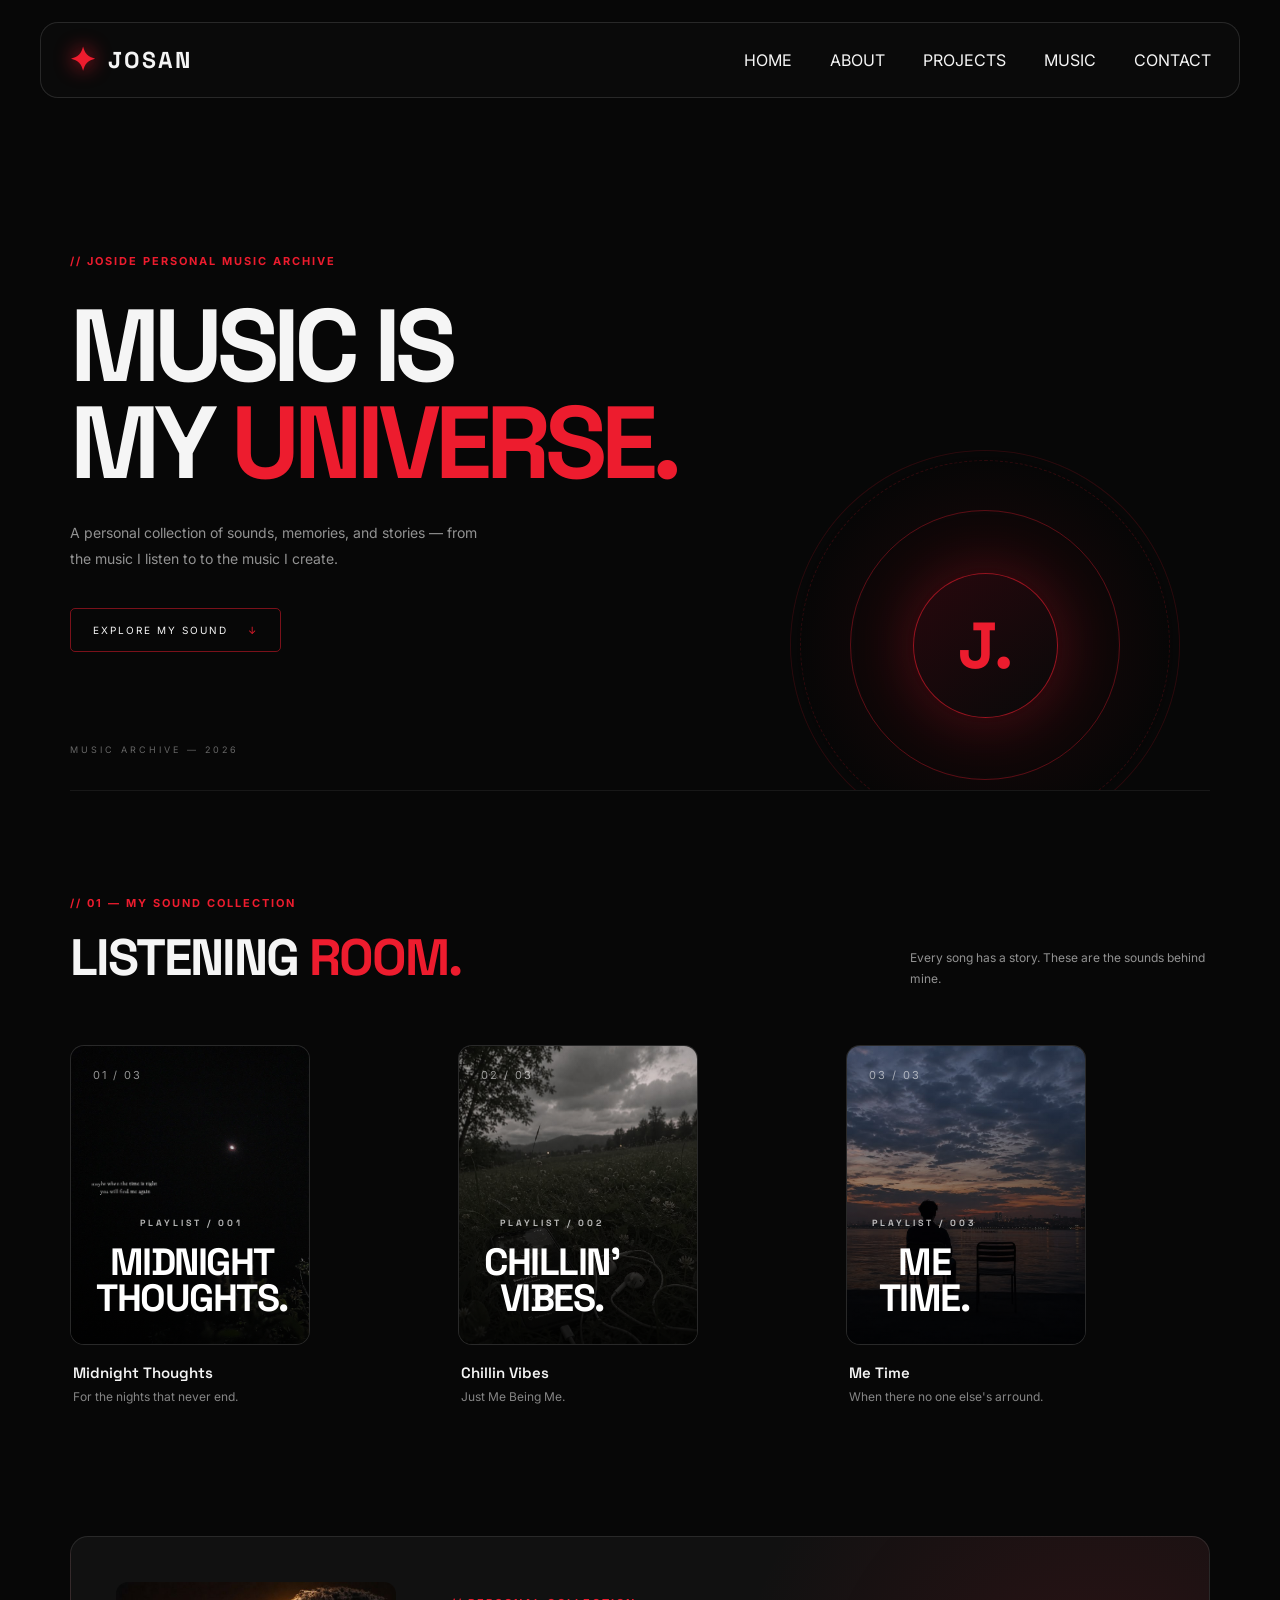
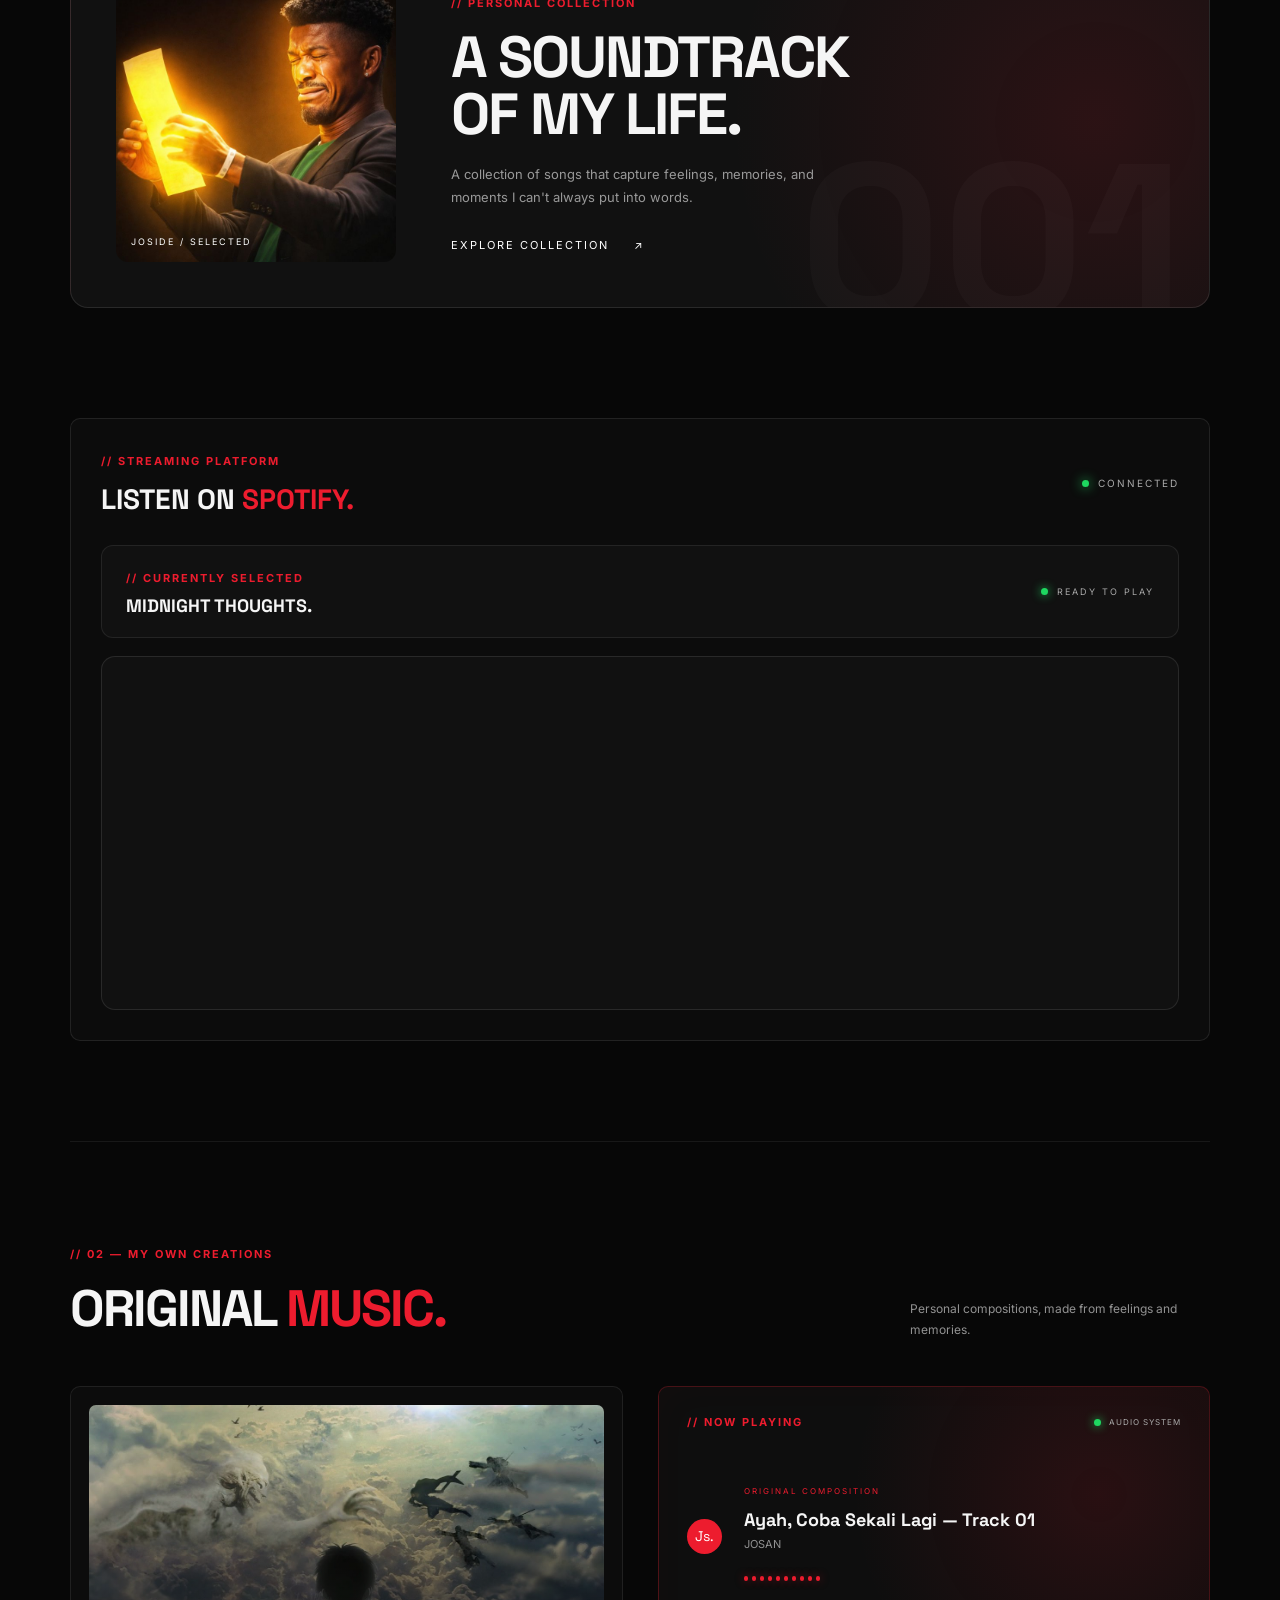
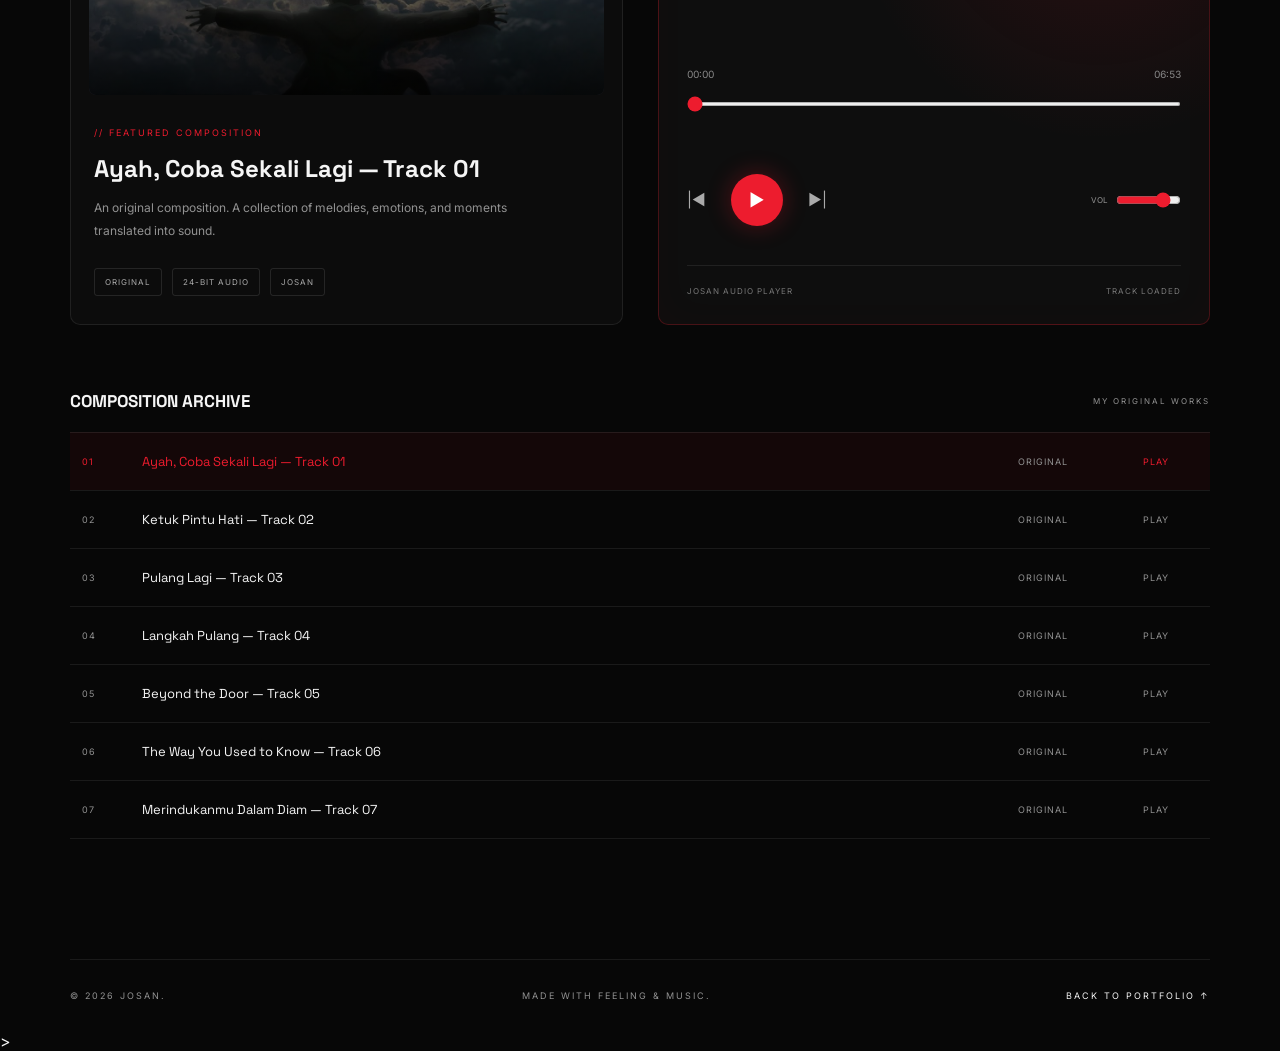
==== commit 07092388: "Update Music Section" ====
--- a/music.html
+++ b/music.html
@@ -310,7 +310,7 @@
                 <div class="original-featured">
                     <div class="original-cover">
                         <img
-                            src="assets/images/music/original-cover.jpg"
+                            src="assets/images/music/original-cover.png"
                             alt="Original music cover"
                             onerror="this.style.display='none'"
                         >
@@ -379,6 +379,27 @@
                             </div>
                         </div>
                     </div>
+
+
+                    <div class="player-progress">
+
+                        <div class="progress-time">
+                            <span id="current-time">00:00</span>
+                            <span id="duration">00:00</span>
+                        </div>
+
+                        <input
+                            type="range"
+                            id="progress-bar"
+                            min="0"
+                            max="100"
+                            value="0"
+                            step="0.1"
+                            aria-label="Track progress"
+                        >
+
+                    </div>
+
 
 
                     <div class="player-controls">
@@ -401,7 +422,7 @@
                     </div>
 
                     <div class="player-bottom">
-                        <span>JOSIDE AUDIO PLAYER</span>
+                        <span>JOSAN AUDIO PLAYER</span>
                         <span id="player-status">SYSTEM READY</span>
                     </div>
 
@@ -429,20 +450,55 @@
                     <span class="track-type">ORIGINAL</span>
                     <span class="track-duration">PLAY</span>
                 </button>
+
+                <button class="track-row" data-track="2">
+                    <span class="track-index">03</span>
+                    <span class="track-name">Pulang Lagi — Track 03</span>
+                    <span class="track-type">ORIGINAL</span>
+                    <span class="track-duration">PLAY</span>
+                </button>
+
+                <button class="track-row" data-track="3">
+                    <span class="track-index">04</span>
+                    <span class="track-name">Langkah Pulang — Track 04</span>
+                    <span class="track-type">ORIGINAL</span>
+                    <span class="track-duration">PLAY</span>
+                </button>
+
+                 <button class="track-row" data-track="4">
+                    <span class="track-index">05</span>
+                    <span class="track-name">Beyond the Door — Track 05</span>
+                    <span class="track-type">ORIGINAL</span>
+                    <span class="track-duration">PLAY</span>
+                </button>
+                
+                 <button class="track-row" data-track="5">
+                    <span class="track-index">06</span>
+                    <span class="track-name">The Way You Used to Know — Track 06</span>
+                    <span class="track-type">ORIGINAL</span>
+                    <span class="track-duration">PLAY</span>
+                </button>
+
+                 <button class="track-row" data-track="6">
+                    <span class="track-index">07</span>
+                    <span class="track-name">Merindukanmu Dalam Diam — Track 07</span>
+                    <span class="track-type">ORIGINAL</span>
+                    <span class="track-duration">PLAY</span>
+                </button>
             </div>
 
         </section>
 
         <!-- FOOTER -->
         <footer class="music-footer">
-            <span>© 2026 JOSIDE.</span>
+            <span>© 2026 JOSAN.</span>
             <span>MADE WITH FEELING & MUSIC.</span>
             <a href="index.html">BACK TO PORTFOLIO ↑</a>
         </footer>
 
     </main>
 
-    <script src="js/music.js"></script>
+    <script src="js/music.js?v=3"></script>></script>
 
 </body>
 </html>
--- a/css/music.css
+++ b/css/music.css
@@ -1893,3 +1893,24 @@
         flex-direction: column;
     }
 }
+
+
+.player-progress {
+    margin: 25px 0;
+}
+
+.progress-time {
+    display: flex;
+    justify-content: space-between;
+    margin-bottom: 10px;
+    color: #888;
+    font-size: 10px;
+    font-variant-numeric: tabular-nums;
+}
+
+#progress-bar {
+    width: 100%;
+    height: 4px;
+    accent-color: #ed1c2e;
+    cursor: pointer;
+}
